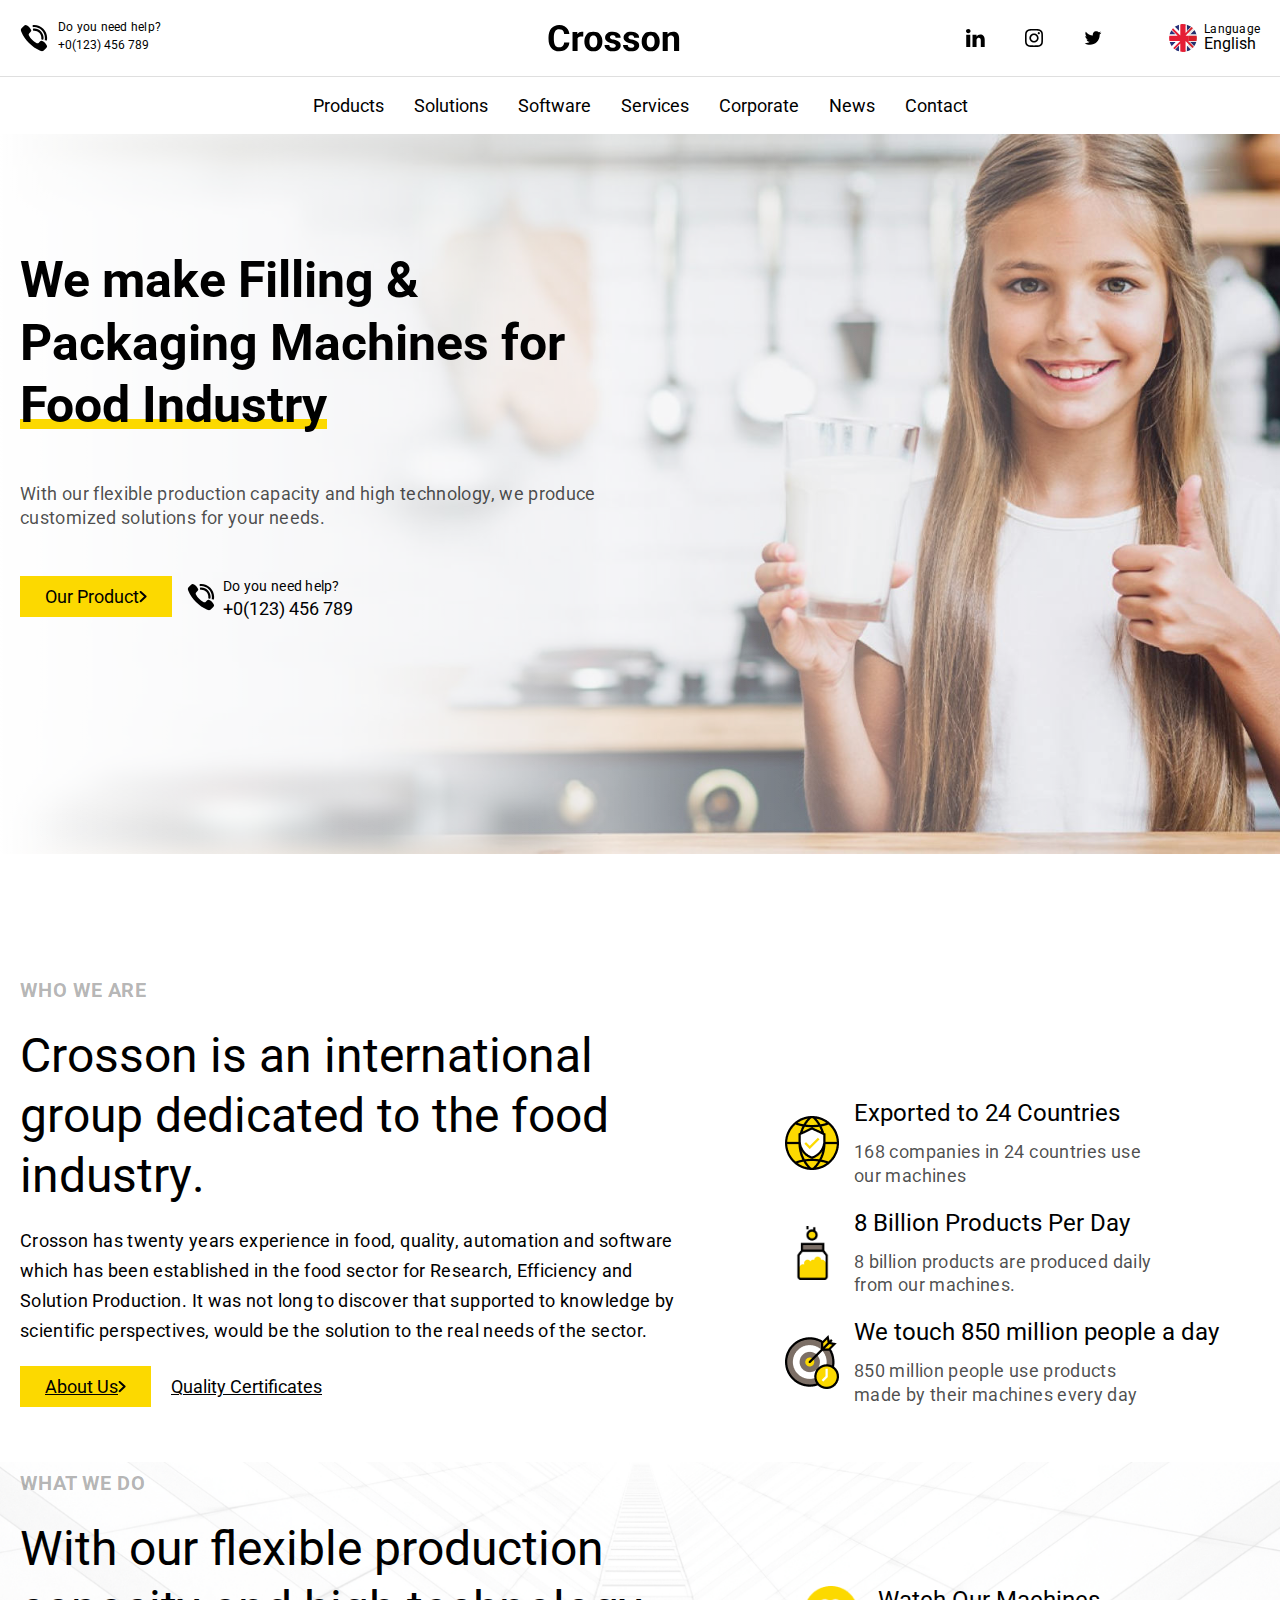
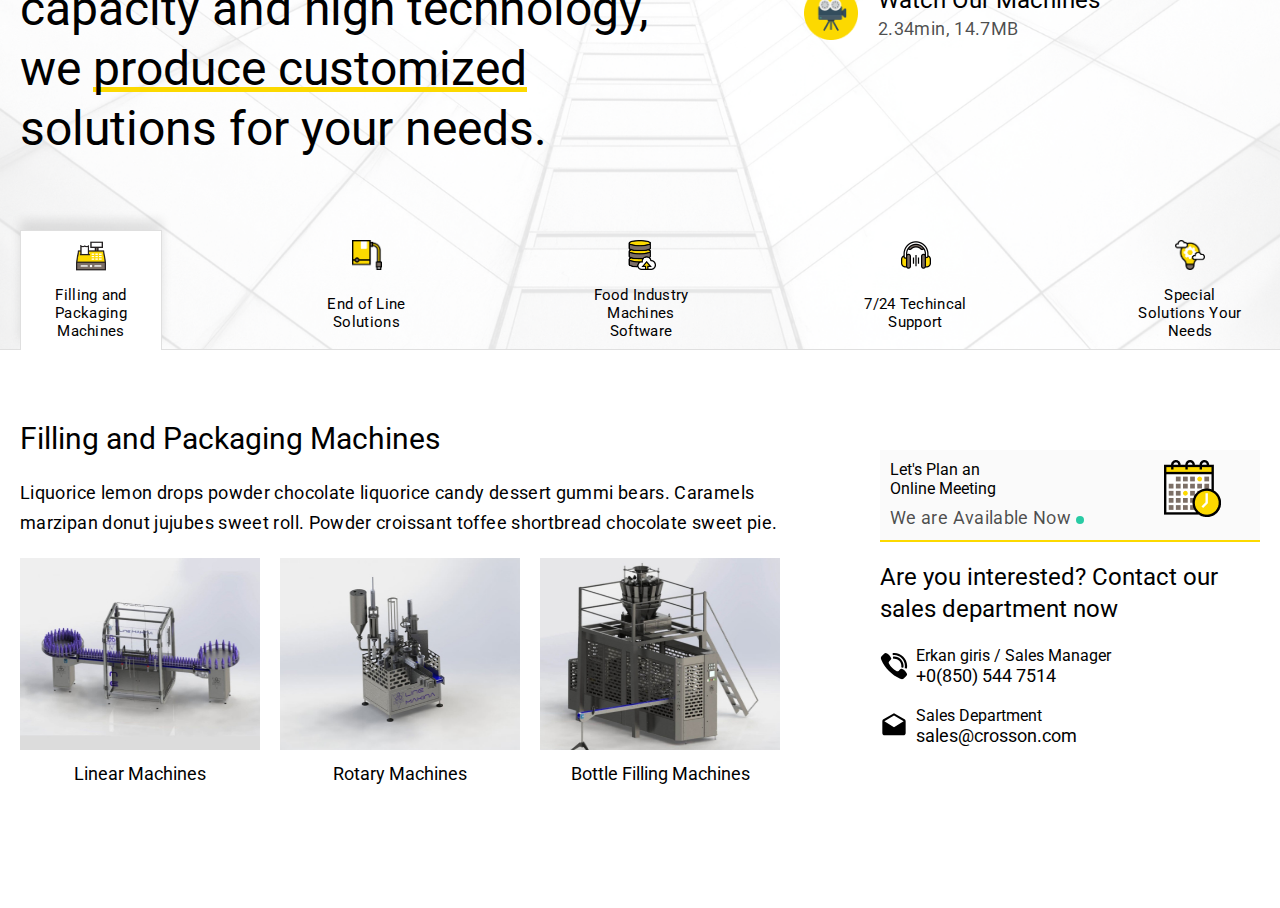
==== crosson/index.html @ d2ca2aac "tabnav section css" ====
<!DOCTYPE html>
<html lang="en">

<head>
  <meta charset="utf-8" />
  <meta name="viewport" content="width=device-width, initial-scale=1" />
  <meta name="desciption" content="Crosson bussiness website" />
  <meta name="keywords" content="Enter keywords here" />
  <title>Crosson</title>
  <link rel="preconnect" href="https://fonts.googleapis.com">
  <link rel="preconnect" href="https://fonts.gstatic.com" crossorigin>
  <link href="https://fonts.googleapis.com/css2?family=Roboto:wght@400;700&display=swap" rel="stylesheet">
  <link rel="stylesheet" href="css/style.css" type="text/css" />
</head>

<body>
  <!-- Header -->
  <header class="header">
    <div class="header__superior-bar">
      <div class="help">
        <div>
          <img src="assets/icons/phone.svg" width="28" height="28" alt="">
        </div>
        <div>
          <p>Do you need help?</p>
          <a href="tel:+55123456789">+0(123) 456 789</a>
        </div>
      </div>
      <div class="logo">
        <img src="assets/icons/Logo Dark.svg" width="132" height="27" alt="">
        <button class="mobile-menu" id="menu-btn" aria-label="Abrir Menu" aria-haspopup="true" aria-controls="menu" aria-expanded="false">
          <div class="line"></div>
        </button>
      </div>
      <ul class="social">
        <li>
          <a href="#">
            <img src="assets/icons/Linkedin.svg" alt="Linkedin" width="19" height="18">
          </a>
        </li>
        <li>
          <a href="#">
            <img src="assets/icons/Instagram.svg" alt="Instagram" width="18" height="18">
          </a>
        </li>
        <li>
          <a href="#">
            <img src="assets/icons/Twitter.svg" alt="Twitter" width="20" height="20">
          </a>
        </li>
      </ul>
      <div class="lang">
        <img src="assets/icons/flag.svg" alt="" width="30" height="30">
        <div>
          <p>Language</p>
          <span>English</span>
        </div>
      </div>
    </div>
  </header>
  <nav class="nav" id="nav">
    <ul role="menu">
      <li><a href="#">products</a></li>
      <li><a href="#">solutions</a></li>
      <li><a href="#">software</a></li>
      <li><a href="#">services</a></li>
      <li><a href="#">corporate</a></li>
      <li><a href="#">news</a></li>
      <li><a href="#">contact</a></li>
    </ul>
  </nav>
  <!-- Intro -->
  <section class="intro" aria-labelledby="intro-title">
    <div class="container">
      <div class="intro__text">
        <h1 id="intro-title">We make Filling & Packaging Machines for <span>Food Industry</span></h1>
        <p class="light-p">With our flexible production capacity and high technology, we produce customized solutions for your needs.</p>
        <div class="intro__cta">
          <div class="btn">
            <a href="#">our product</a>
            <svg width="8" height="12" viewBox="0 0 8 12" fill="none" xmlns="http://www.w3.org/2000/svg">
              <path d="M1.63708 0.999886L6.58013 5.58344L1.63708 10.167" stroke="black" stroke-width="2" stroke-miterlimit="10" stroke-linecap="round" stroke-linejoin="round" />
            </svg>
          </div>
          <div class="help">
            <div>
              <img src="assets/icons/phone.svg" width="28" height="28" alt="">
            </div>
            <div>
              <p>Do you need help?</p>
              <a href="tel:+55123456789">+0(123) 456 789</a>
            </div>
          </div>
        </div>
      </div>
    </div>
  </section>
  <!-- Main -->
  <main class="main">
    <div class="container">
      <div class="main__are">
        <div class="info">
          <p class="light-s">who we are</p>
          <h2>Crosson is an international group dedicated to the <span class="highlight"> food industry</span>.</h2>
          <p>Crosson has twenty years experience in food, quality, automation and software which has been established in the food sector for Research, Efficiency and Solution Production. It was not long to discover that supported to knowledge by scientific perspectives, would be the solution to the real needs of the sector. </p>
          <div>
            <div class="btn">
              <a href="#">about us</a>
              <svg width="8" height="12" viewBox="0 0 8 12" fill="none" xmlns="http://www.w3.org/2000/svg">
                <path d="M1.63708 0.999886L6.58013 5.58344L1.63708 10.167" stroke="black" stroke-width="2" stroke-miterlimit="10" stroke-linecap="round" stroke-linejoin="round" />
              </svg>
            </div>
            <a href="#">Quality Certificates</a>
          </div>
        </div>
        <div class="features">
          <div class="item">
            <img src="assets/icons/Internet Protection.png" width="54" height="54" alt="">
            <div>
              <h4>Exported to 24 Countries</h4>
              <p class="light-p">168 companies in 24 countries use our machines</p>
            </div>
          </div>
          <div class="item">
            <img src="assets/icons/ico.png" width="54" height="54" alt="">
            <div>
              <h4>8 Billion Products Per Day</h4>
              <p class="light-p">8 billion products are produced daily from our machines.</p>
            </div>
          </div>
          <div class="item">
            <img src="assets/icons/ico(2).png" width="54" height="54" alt="">
            <div>
              <h4>We touch 850 million people a day</h4>
              <p class="light-p">850 million people use products made by their machines every day</p>
            </div>
          </div>
        </div>
      </div>
      <div class="main__do">
        <div class="text">
          <p class="light-s">what we do</p>
          <h2>With our flexible production capacity and high technology, we <span class="highlight">produce customized</span> solutions for your needs.</h2>
        </div>
        <div class="feature">
          <img src="assets/icons/ico-6.png" width="54" height="54" alt="">
          <div>
            <h4>Watch Our Machines</h4>
            <p class="light-p">2.34min, 14.7MB</p>
          </div>
        </div>
      </div>


      <div class="tab-nav__seletors">
        <div class="seletor active">
          <img src="./assets/icons/ico-4.png" width="57" height="57" alt="">
          <p>Filling and Packaging Machines</p>
        </div>
        <div class="seletor">
          <img src="./assets/icons/ico-3.png" width="57" height="57" alt="">
          <p>End of Line Solutions</p>
        </div>
        <div class="seletor ">
          <img src="./assets/icons/ico-2.png" width="57" height="57" alt="">
          <p>Food Industry Machines Software</p>
        </div>
        <div class="seletor">
          <img src="./assets/icons/ico-1.png" width="57" height="57" alt="">
          <p>7/24 Techincal Support</p>
        </div>
        <div class="seletor ">
          <img src="./assets/icons/ico(1).png" width="57" height="57" alt="">
          <p>Special Solutions Your Needs</p>
        </div>
      </div>
    </div>
  </main>
  <!-- Tab Section -->
  <section class="tab-nav">
    <div class="container">
      
      <div class="tab-nav__content">
        <div class="seletor-content active">
          <h3>Filling and Packaging Machines</h3>
          <p>Liquorice lemon drops powder chocolate liquorice candy dessert gummi bears. Caramels marzipan donut jujubes sweet roll. Powder croissant toffee shortbread chocolate sweet pie.</p>
          <div class="images">
            <div class="img">
              <img src="./assets/images/Image (1).jpg" width="290" height="192" alt="">
              <h5>Linear Machines</h5>
            </div>
            <div class="img">
              <img src="./assets/images/Image (2).jpg" width="290" height="192" alt="">
              <h5>Rotary Machines</h5>
            </div>
            <div class="img">
              <img src="./assets/images/Image.jpg" width="290" height="192" alt="">
              <h5>Bottle Filling Machines</h5>
            </div>
          </div>
        </div>
        <div class="seletor-content">
          <h3>End  of Line Solutions</h3>
          <p>Liquorice lemon drops powder chocolate liquorice candy dessert gummi bears. Caramels marzipan donut jujubes sweet roll. Powder croissant toffee shortbread chocolate sweet pie.</p>
          <div class="images">
            <div class="img">
              <img src="./assets/images/Image.jpg" width="290" height="192" alt="">
              <h5>Linear Machines</h5>
            </div>
            <div class="img">
              <img src="./assets/images/Image (1).jpg" width="290" height="192" alt="">
              <h5>Rotary Machines</h5>
            </div>
            <div class="img">
              <img src="./assets/images/Image (2).jpg" width="290" height="192" alt="">
              <h5>Bottle Filling Machines</h5>
            </div>
          </div>
        </div>
        <div class="seletor-content">
          <h3>Food Industry Machines Software</h3>
          <p>Liquorice lemon drops powder chocolate liquorice candy dessert gummi bears. Caramels marzipan donut jujubes sweet roll. Powder croissant toffee shortbread chocolate sweet pie.</p>
          <div class="images">
            <div class="img">
              <img src="./assets/images/Image (2).jpg" width="290" height="192" alt="">
              <h5>Linear Machines</h5>
            </div>
            <div class="img">
              <img src="./assets/images/Image (1).jpg" width="290" height="192" alt="">
              <h5>Rotary Machines</h5>
            </div>
            <div class="img">
              <img src="./assets/images/Image.jpg" width="290" height="192" alt="">
              <h5>Bottle Filling Machines</h5>
            </div>
          </div>
        </div>
        <div class="seletor-content">
          <h3>7/24 Techincal Support</h3>
          <p>Liquorice lemon drops powder chocolate liquorice candy dessert gummi bears. Caramels marzipan donut jujubes sweet roll. Powder croissant toffee shortbread chocolate sweet pie.</p>
          <div class="images">
            <div class="img">
              <img src="./assets/images/Image (1).jpg" width="290" height="192" alt="">
              <h5>Linear Machines</h5>
            </div>
            <div class="img">
              <img src="./assets/images/Image (2).jpg" width="290" height="192" alt="">
              <h5>Rotary Machines</h5>
            </div>
            <div class="img">
              <img src="./assets/images/Image.jpg" width="290" height="192" alt="">
              <h5>Bottle Filling Machines</h5>
            </div>
          </div>
        </div>
        <div class="seletor-content">
          <h3>Special Solutions Your Needs</h3>
          <p>Liquorice lemon drops powder chocolate liquorice candy dessert gummi bears. Caramels marzipan donut jujubes sweet roll. Powder croissant toffee shortbread chocolate sweet pie.</p>
          <div class="images">
            <div class="img">
              <img src="./assets/images/Image (2).jpg" width="290" height="192" alt="">
              <h5>Linear Machines</h5>
            </div>
            <div class="img">
              <img src="./assets/images/Image (1).jpg" width="290" height="192" alt="">
              <h5>Rotary Machines</h5>
            </div>
            <div class="img">
              <img src="./assets/images/Image.jpg" width="290" height="192" alt="">
              <h5>Bottle Filling Machines</h5>
            </div>
          </div>
        </div>
        <div class="contact">
          <div class="meeting">
            <div>
              <span>Let's Plan an <br> Online Meeting</span>
              <p class="light-p">We are Available Now <span class="indicator"></span></p>
            </div>
            <img src="./assets/icons/ico(3).png" width="57" height="57" alt="">
          </div>
          <h4>Are you interested? Contact our sales department now</h4>
          <div class="phone">
            <img src="./assets/icons/phone.svg" alt="">
            <div>
              <span>Erkan giris / Sales Manager</span>
              <a href="tel:8505447544">+0(850) 544 7514</a>
            </div>
          </div>
          <div class="mail">
            <img src="./assets/icons/mail.svg" alt="">
            <div>
              <span>Sales Department</span>
              <a href="mailto:8505447544">sales@crosson.com</a>
            </div>
          </div>
        </div>
      </div>
    </div>
  </section>
  <!-- Footer -->
  <footer>
  </footer>
  <script type="module" src="js/main.js"></script>
</body>

</html>
---- crosson/css/style.css ----
* {
  box-sizing: border-box;
}

body {
  font-family: "Roboto", sans-serif;
  margin: 0;
}

h1,
h2,
h3,
h4,
h5,
p,
ul,
li {
  padding: 0;
  margin: 0;
  list-style: none;
}

a {
  text-decoration: none;
  color: #000000;
  font-size: 1.125rem;
  font-weight: 400;
  line-height: 1.3125rem;
}

img {
  max-width: 100%;
  display: block;
}

.container {
  max-width: 1400px;
  margin: 0 auto;
  padding: 0 20px;
  padding-bottom: 60px;
}
@media screen and (min-width: 1024px) {
  .container {
    padding-bottom: 120px;
  }
}

.btn {
  background-color: #FCD900;
  display: flex;
  justify-content: space-between;
  align-items: center;
  text-transform: capitalize;
  padding: 10px 25px;
}

.help {
  display: flex;
  align-items: center;
  gap: 8px;
}
.help p {
  font-size: 0.875rem;
}

h1 {
  font-size: 3.75rem;
  font-weight: 400;
  line-height: 4.375rem;
}

h2 {
  font-size: 2rem;
  font-weight: 400;
  line-height: 1.25;
}
@media screen and (min-width: 1024px) {
  h2 {
    font-size: 3rem;
  }
}

h3 {
  font-size: 1.875rem;
  font-weight: 400;
  line-height: 1.27;
}

h4 {
  font-size: 1.25rem;
  font-weight: 400;
  line-height: 1.13;
}
@media screen and (min-width: 1024px) {
  h4 {
    font-size: 1.5rem;
    line-height: 1.33;
  }
}

h5 {
  font-size: 1.125rem;
  font-weight: 400;
  line-height: 1.56;
}

p {
  font-size: 1.125rem;
  font-weight: 400;
  line-height: 1.67;
  letter-spacing: 0.02em;
}

.light-p {
  font-size: 0.875rem;
  font-weight: 400;
  line-height: 1.33;
  letter-spacing: 0.02em;
  color: rgba(0, 0, 0, 0.7);
}
@media screen and (min-width: 1024px) {
  .light-p {
    font-size: 1.125rem;
  }
}

.light-s {
  font-size: 1.25rem;
  font-weight: 700;
  line-height: 1.6;
  color: rgba(0, 0, 0, 0.3);
  text-transform: uppercase;
}

.header {
  padding: 20px 20px 0;
}
@media screen and (min-width: 1024px) {
  .header {
    border-bottom: 1px solid #00000020;
    padding-bottom: 20px;
  }
}
@media screen and (min-width: 1024px) {
  .header__superior-bar {
    max-width: 1920px;
    margin: 0 auto;
    display: flex;
    align-items: center;
  }
}
.header__superior-bar .help,
.header__superior-bar .lang {
  display: none;
}
@media screen and (min-width: 1024px) {
  .header__superior-bar .help,
.header__superior-bar .lang {
    display: flex;
    align-items: center;
  }
  .header__superior-bar .help p,
.header__superior-bar .help a,
.header__superior-bar .lang p,
.header__superior-bar .lang a {
    font-size: 0.75rem;
  }
}
.header__superior-bar .help {
  gap: 10px;
}
.header__superior-bar .help p {
  line-height: 14px;
}
.header__superior-bar .lang div {
  flex-direction: column;
  margin-left: 6px;
}
.header__superior-bar .lang div p {
  line-height: 10px;
}
.header__superior-bar .logo {
  margin-bottom: 30px;
  display: flex;
  align-items: center;
  justify-content: space-between;
}
@media screen and (min-width: 1024px) {
  .header__superior-bar .logo {
    margin-bottom: 0;
    margin-left: auto;
    margin-right: auto;
    transform: translateX(60px);
  }
}
.header__superior-bar .logo .mobile-menu {
  border: none;
  background-color: transparent;
  height: 30px;
  padding: 5px;
  cursor: pointer;
  display: grid;
  place-items: center;
}
.header__superior-bar .logo .mobile-menu .line {
  display: inline-block;
  width: 30px;
  height: 2px;
  background-color: black;
  box-shadow: 0 10px 0 black, 0 -10px 0 black;
}
@media screen and (min-width: 1024px) {
  .header__superior-bar .logo .mobile-menu {
    display: none;
  }
}
.header__superior-bar .social {
  display: none;
}
@media screen and (min-width: 1024px) {
  .header__superior-bar .social {
    display: flex;
    position: initial;
    align-items: center;
    margin-right: 45px;
  }
}
.header__superior-bar .social li a {
  display: block;
  padding: 15px;
  margin: 10px 0;
}
@media screen and (min-width: 1024px) {
  .header__superior-bar .social li a {
    padding: 0 20px;
    margin: 0;
  }
}

.nav {
  position: absolute;
  background-color: #FFFFFF;
  width: 100vw;
  height: calc(100vh - 80px);
  transform: translateX(-100%);
  z-index: 10;
  transition: 0.3s;
}
.nav.active {
  transform: translateX(0%);
}
@media screen and (min-width: 1024px) {
  .nav {
    position: initial;
    height: auto;
    width: auto;
    transform: translateX(0%);
    z-index: 10;
  }
}
.nav ul {
  display: flex;
  flex-direction: column;
  text-transform: capitalize;
  padding: 0 20px;
}
@media screen and (min-width: 1024px) {
  .nav ul {
    flex-direction: row;
    justify-content: center;
    gap: 30px;
    padding: 18px;
  }
}
.nav ul li + li {
  border-top: 1px solid rgba(0, 0, 0, 0.1);
}
@media screen and (min-width: 1024px) {
  .nav ul li + li {
    border-top: none;
  }
}
.nav ul a {
  display: block;
  padding: 20px 0;
  font-size: 1.4rem;
}
@media screen and (min-width: 1024px) {
  .nav ul a {
    font-size: 1.125rem;
    padding: 0;
  }
}

.intro {
  background-image: url(../assets/images/bg3.jpg);
  background-size: cover;
  background-repeat: no-repeat;
  background-position: right 20% top;
  background-color: rgba(255, 255, 255, 0.6);
  background-blend-mode: overlay;
  min-height: 50vh;
  margin-bottom: 60px;
}
@media screen and (min-width: 768px) {
  .intro {
    background-color: unset;
    background-image: url(../assets/images/bg3.jpg), linear-gradient(to right, #fff, #ffffff00);
    margin-bottom: 120px;
  }
}
.intro .container {
  display: grid;
  align-items: center;
  min-height: 80vh;
}
@media screen and (min-width: 1024px) {
  .intro .container {
    grid-template-columns: 1fr 1fr;
    background-position: center right;
    align-items: center;
  }
}
.intro__text {
  grid-column: 1/2;
  max-width: 45ch;
  display: grid;
  justify-items: left;
  gap: 20px;
}
@media screen and (min-width: 1024px) {
  .intro__text {
    width: 100%;
    max-width: 100ch;
    gap: 45px;
  }
}
.intro__text h1 {
  font-size: 2.375rem;
  line-height: 1.25;
  font-weight: 700;
  z-index: 1;
}
@media screen and (min-width: 1024px) {
  .intro__text h1 {
    font-size: 3.125rem;
  }
}
.intro__text h1 span {
  position: relative;
  display: inline-block;
}
.intro__text h1 span::after {
  content: "";
  position: absolute;
  width: 100%;
  height: 10px;
  bottom: 8px;
  background-color: #FCD900;
  display: block;
  z-index: -1;
}
.intro__text p {
  max-width: 30ch;
}
@media screen and (min-width: 1024px) {
  .intro__text p {
    max-width: 75ch;
  }
}
@media screen and (min-width: 1024px) {
  .intro__cta {
    display: flex;
    align-items: center;
    gap: 15px;
  }
}
.intro__cta .btn {
  margin-bottom: 30px;
}
@media screen and (min-width: 1024px) {
  .intro__cta .btn {
    margin-bottom: 0px;
  }
}
.intro__cta .help {
  display: flex;
}

.main {
  background-image: url("../assets/images/Background (2).png");
  background-repeat: no-repeat;
  background-position: center bottom;
}
@media screen and (min-width: 1024px) {
  .main {
    background-size: 100% 50%;
  }
}
.main .container {
  display: grid;
  gap: 60px;
}
@media screen and (min-width: 1024px) {
  .main .container {
    padding-bottom: 10px;
  }
}
.main .container h2 .highlight {
  position: relative;
  z-index: 1;
}
.main .container h2 .highlight::after {
  display: inline-block;
  content: "";
  position: absolute;
  width: 100%;
  height: 5px;
  background-color: #FCD900;
  bottom: 5px;
  left: 0;
  z-index: -1;
}
.main__are {
  display: grid;
  gap: 30px;
}
@media screen and (min-width: 768px) {
  .main__are {
    grid-template-columns: 1.5fr 1fr;
  }
}
@media screen and (min-width: 1024px) {
  .main__are {
    grid-template-columns: 7fr 5fr;
    gap: 100px;
  }
}
.main__are .info {
  display: grid;
  justify-items: left;
  gap: 20px;
}
.main__are .info > div {
  display: flex;
  align-items: center;
  gap: 20px;
}
.main__are .info > div a {
  text-decoration: underline;
}
.main__are .features {
  display: grid;
  gap: 20px;
}
@media screen and (min-width: 768px) {
  .main__are .features {
    align-self: end;
  }
}
@media screen and (min-width: 1024px) {
  .main__are .features {
    padding-top: 50px;
  }
}
.main__are .features .item {
  display: flex;
  align-items: center;
  gap: 15px;
}
.main__are .features .item h4 {
  margin-bottom: 10px;
}
.main__are .features .item p {
  max-width: 30ch;
}
.main__do {
  display: grid;
  gap: 30px;
}
@media screen and (min-width: 768px) {
  .main__do {
    grid-template-columns: 2fr 1fr;
  }
}
@media screen and (min-width: 1024px) {
  .main__do {
    grid-template-columns: 3fr 2fr;
    gap: 100px;
  }
}
.main__do .text {
  display: grid;
  gap: 20px;
}
.main__do .feature {
  display: flex;
  gap: 20px;
  align-items: center;
}

.tab-nav {
  border-top: 1px solid #dfdfdf;
}
.tab-nav .container {
  display: grid;
  gap: 30px;
  padding-top: 20px;
}
.tab-nav__seletors {
  display: flex;
  justify-content: space-between;
  transform: translateY(62px);
}
@media screen and (min-width: 1024px) {
  .tab-nav__seletors {
    transform: translateY(11px);
  }
}
.tab-nav__seletors .seletor {
  padding: 15px;
  display: grid;
  justify-items: center;
  gap: 15px;
}
@media screen and (min-width: 768px) {
  .tab-nav__seletors .seletor {
    padding: 10px;
  }
}
@media screen and (min-width: 1024px) {
  .tab-nav__seletors .seletor {
    cursor: pointer;
  }
}
.tab-nav__seletors .seletor.active {
  background-color: #FFFFFF;
  box-shadow: 0px -10px 10px rgba(0, 0, 0, 0.1);
  border-top: 1px solid #dfdfdf;
  border-left: 1px solid #dfdfdf;
  border-right: 1px solid #dfdfdf;
}
.tab-nav__seletors .seletor img {
  width: 30px;
  height: 30px;
}
.tab-nav__seletors .seletor p {
  display: none;
}
@media screen and (min-width: 768px) {
  .tab-nav__seletors .seletor p {
    display: block;
    font-size: 0.9375rem;
    line-height: 1.2;
    text-align: center;
    max-width: 15ch;
  }
}
.tab-nav__content {
  display: grid;
  gap: 30px;
}
@media screen and (min-width: 1024px) {
  .tab-nav__content {
    grid-template-columns: 2fr 1fr;
    gap: 50px;
  }
}
@media screen and (min-width: 1200px) {
  .tab-nav__content {
    gap: 100px;
  }
}
.tab-nav__content .seletor-content {
  display: none;
}
.tab-nav__content .seletor-content.active {
  display: block;
}
@media screen and (min-width: 1024px) {
  .tab-nav__content .seletor-content h3 {
    padding-top: 50px;
  }
}
.tab-nav__content .seletor-content p {
  padding: 20px 0;
}
.tab-nav__content .seletor-content .images {
  display: grid;
  justify-content: center;
  gap: 20px;
}
@media screen and (min-width: 768px) {
  .tab-nav__content .seletor-content .images {
    grid-template-columns: repeat(3, 1fr);
  }
}
.tab-nav__content .seletor-content .images h5 {
  text-align: center;
  padding-top: 10px;
}
.tab-nav__content .contact {
  display: grid;
  gap: 20px;
}
@media screen and (min-width: 768px) {
  .tab-nav__content .contact {
    grid-template-columns: 1fr 1fr;
  }
}
@media screen and (min-width: 1024px) {
  .tab-nav__content .contact {
    display: flex;
    flex-direction: column;
    padding-top: 80px;
  }
}
.tab-nav__content .contact span {
  display: block;
}
.tab-nav__content .contact .meeting {
  display: flex;
  gap: 80px;
  background-color: #fafafa;
  padding: 10px;
  border-bottom: 2px solid #FCD900;
}
@media screen and (min-width: 768px) {
  .tab-nav__content .contact .meeting {
    grid-column: 2/3;
  }
}
.tab-nav__content .contact .meeting .indicator {
  display: inline-block;
  width: 8px;
  height: 8px;
  background-color: #28cba4;
  border-radius: 50%;
}
.tab-nav__content .contact .meeting span {
  display: block;
  padding-bottom: 8px;
}
@media screen and (min-width: 768px) {
  .tab-nav__content .contact h4 {
    grid-row: 1;
  }
}
.tab-nav__content .contact .phone,
.tab-nav__content .contact .mail {
  display: flex;
  align-items: center;
  gap: 8px;
}

/*# sourceMappingURL=style.css.map */
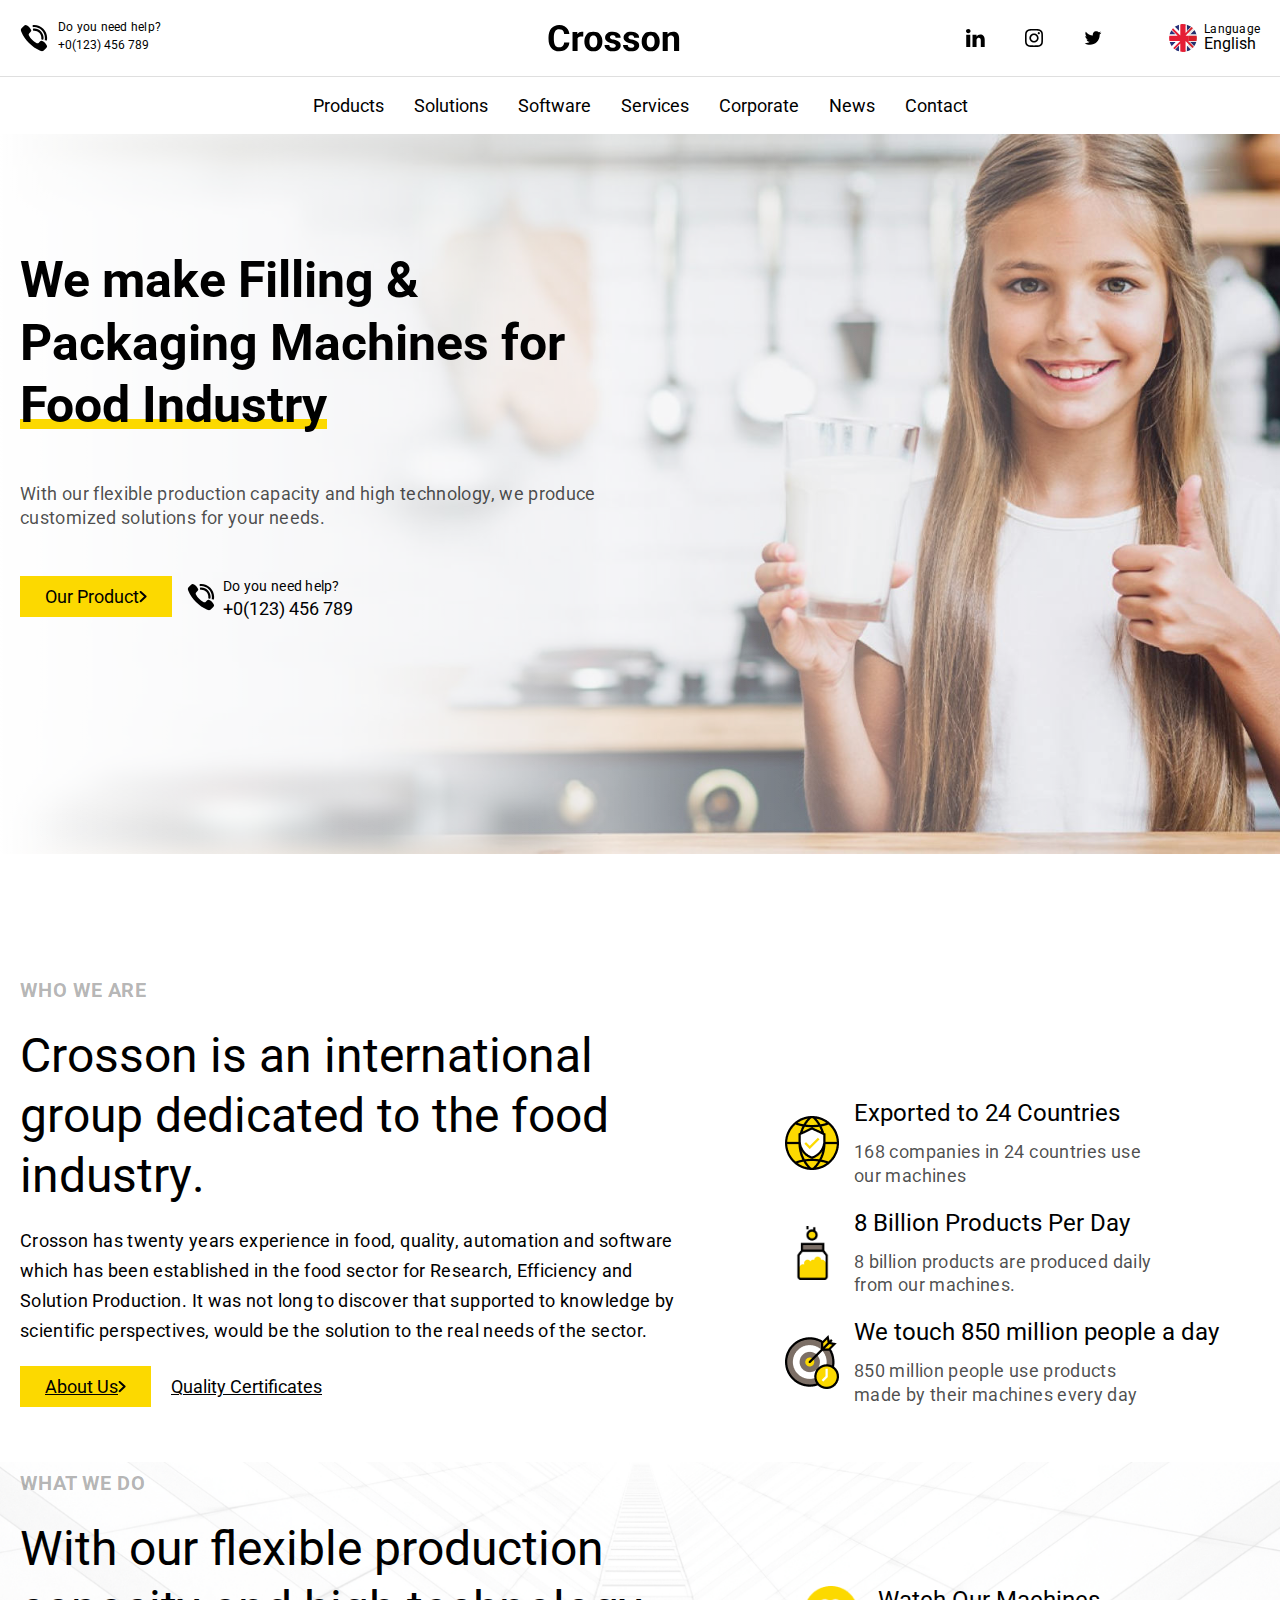
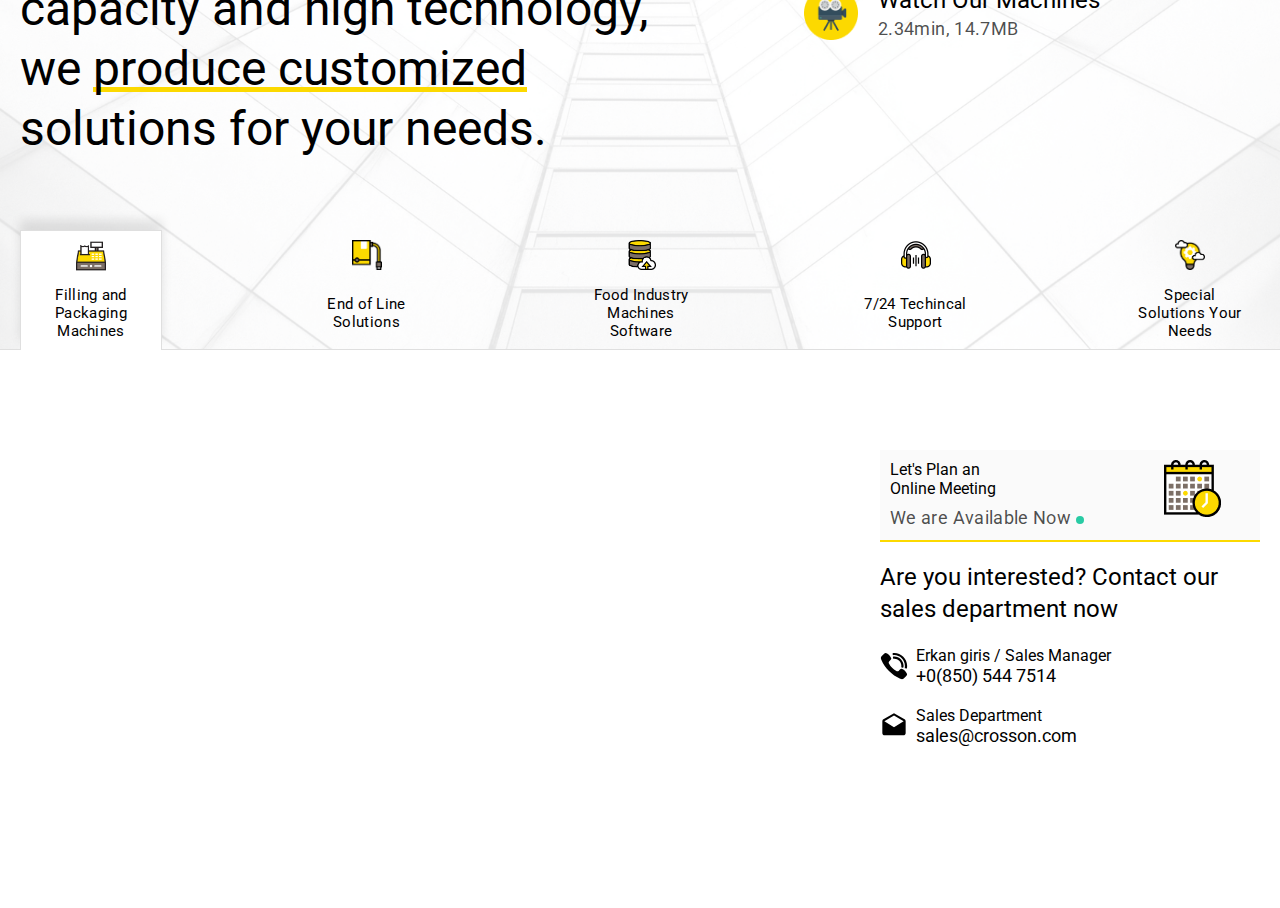
==== commit 7a94492f: "tab nav js" ====
--- a/crosson/index.html
+++ b/crosson/index.html
@@ -153,23 +153,23 @@
 
 
       <div class="tab-nav__seletors">
-        <div class="seletor active">
+        <div class="seletor" data-seletor>
           <img src="./assets/icons/ico-4.png" width="57" height="57" alt="">
           <p>Filling and Packaging Machines</p>
         </div>
-        <div class="seletor">
+        <div class="seletor" data-seletor>
           <img src="./assets/icons/ico-3.png" width="57" height="57" alt="">
           <p>End of Line Solutions</p>
         </div>
-        <div class="seletor ">
+        <div class="seletor " data-seletor>
           <img src="./assets/icons/ico-2.png" width="57" height="57" alt="">
           <p>Food Industry Machines Software</p>
         </div>
-        <div class="seletor">
+        <div class="seletor" data-seletor>
           <img src="./assets/icons/ico-1.png" width="57" height="57" alt="">
           <p>7/24 Techincal Support</p>
         </div>
-        <div class="seletor ">
+        <div class="seletor " data-seletor>
           <img src="./assets/icons/ico(1).png" width="57" height="57" alt="">
           <p>Special Solutions Your Needs</p>
         </div>
@@ -181,7 +181,7 @@
     <div class="container">
       
       <div class="tab-nav__content">
-        <div class="seletor-content active">
+        <div class="seletor-content" data-item="">
           <h3>Filling and Packaging Machines</h3>
           <p>Liquorice lemon drops powder chocolate liquorice candy dessert gummi bears. Caramels marzipan donut jujubes sweet roll. Powder croissant toffee shortbread chocolate sweet pie.</p>
           <div class="images">
@@ -199,7 +199,7 @@
             </div>
           </div>
         </div>
-        <div class="seletor-content">
+        <div class="seletor-content" data-item="">
           <h3>End  of Line Solutions</h3>
           <p>Liquorice lemon drops powder chocolate liquorice candy dessert gummi bears. Caramels marzipan donut jujubes sweet roll. Powder croissant toffee shortbread chocolate sweet pie.</p>
           <div class="images">
@@ -217,7 +217,7 @@
             </div>
           </div>
         </div>
-        <div class="seletor-content">
+        <div class="seletor-content" data-item="">
           <h3>Food Industry Machines Software</h3>
           <p>Liquorice lemon drops powder chocolate liquorice candy dessert gummi bears. Caramels marzipan donut jujubes sweet roll. Powder croissant toffee shortbread chocolate sweet pie.</p>
           <div class="images">
@@ -235,7 +235,7 @@
             </div>
           </div>
         </div>
-        <div class="seletor-content">
+        <div class="seletor-content" data-item="">
           <h3>7/24 Techincal Support</h3>
           <p>Liquorice lemon drops powder chocolate liquorice candy dessert gummi bears. Caramels marzipan donut jujubes sweet roll. Powder croissant toffee shortbread chocolate sweet pie.</p>
           <div class="images">
@@ -253,7 +253,7 @@
             </div>
           </div>
         </div>
-        <div class="seletor-content">
+        <div class="seletor-content" data-item="">
           <h3>Special Solutions Your Needs</h3>
           <p>Liquorice lemon drops powder chocolate liquorice candy dessert gummi bears. Caramels marzipan donut jujubes sweet roll. Powder croissant toffee shortbread chocolate sweet pie.</p>
           <div class="images">
--- a/crosson/css/style.css
+++ b/crosson/css/style.css
@@ -573,9 +573,18 @@
 }
 .tab-nav__content .seletor-content {
   display: none;
+  opacity: 0;
+  transform: translate3d(-30px, 0, 0);
 }
 .tab-nav__content .seletor-content.active {
   display: block;
+  animation: show 0.5s forwards;
+}
+@keyframes show {
+  to {
+    opacity: 1;
+    transform: translate3d(0px, 0, 0);
+  }
 }
 @media screen and (min-width: 1024px) {
   .tab-nav__content .seletor-content h3 {
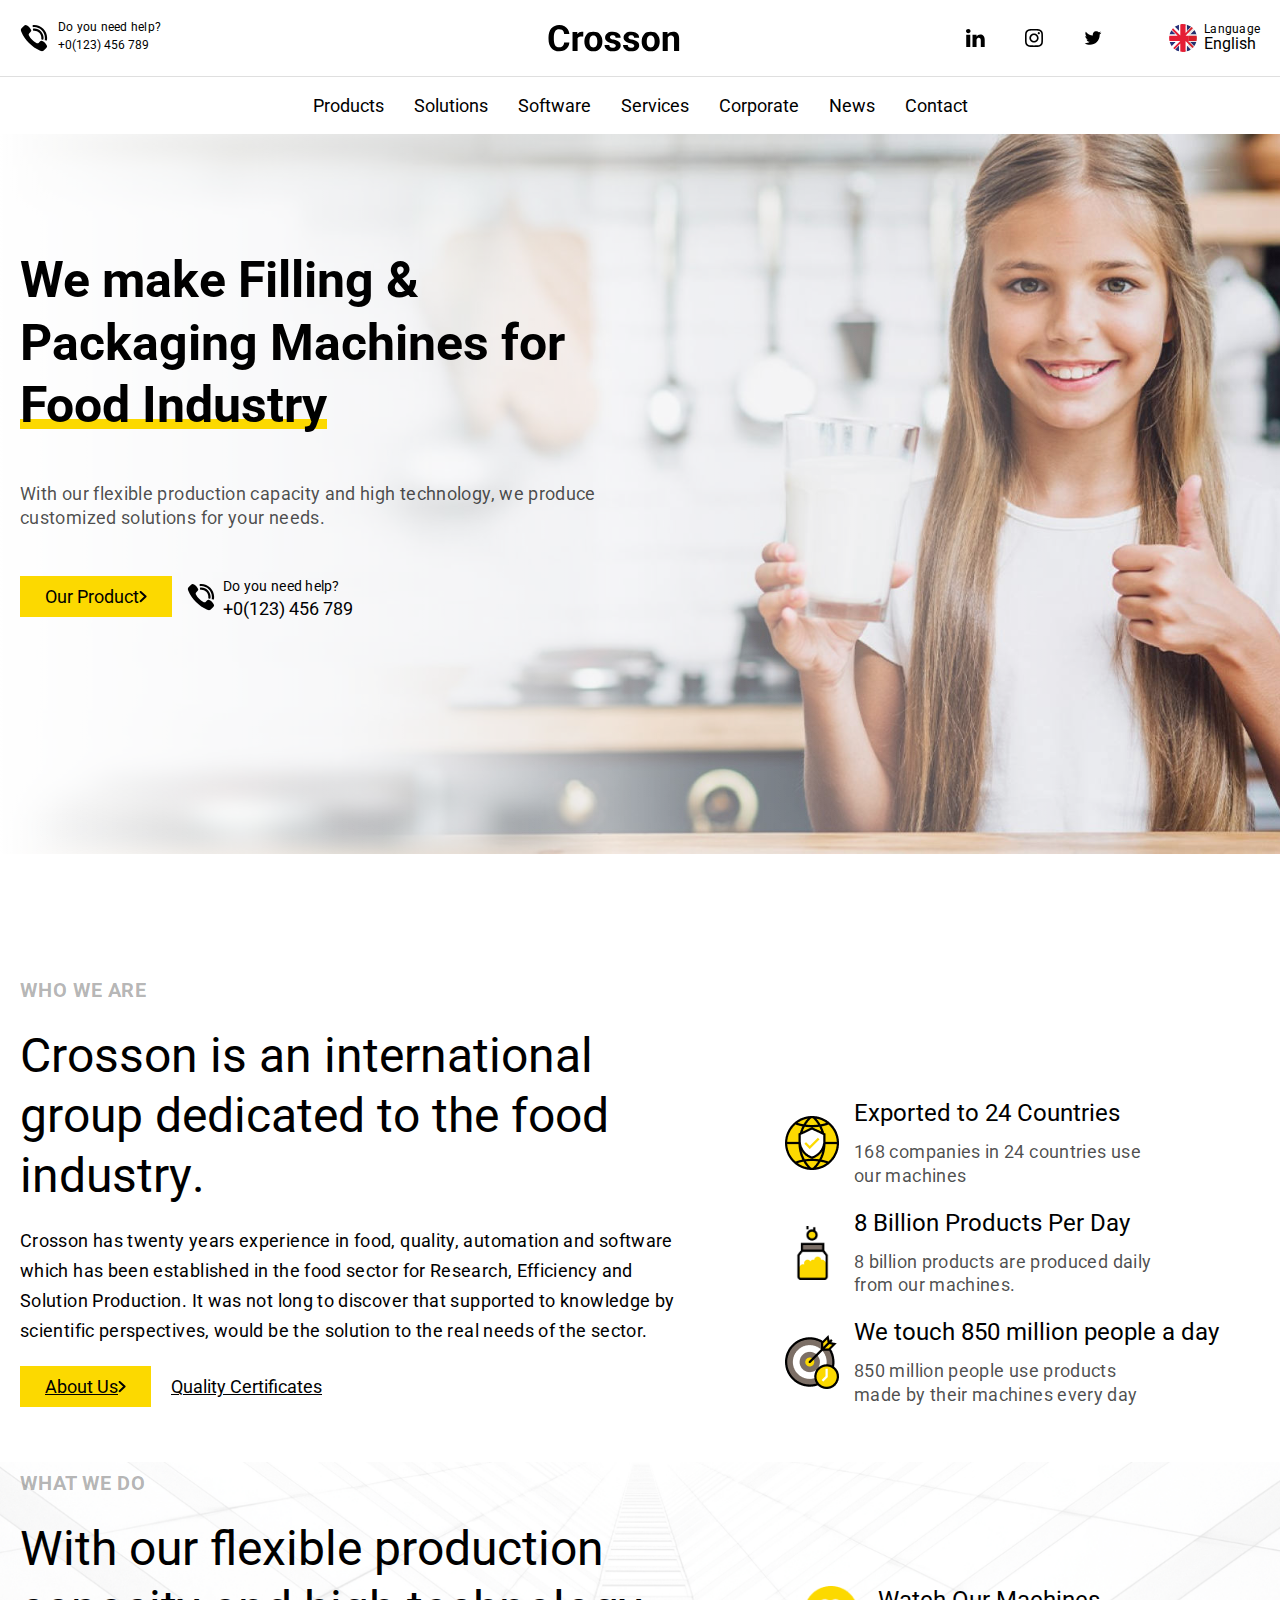
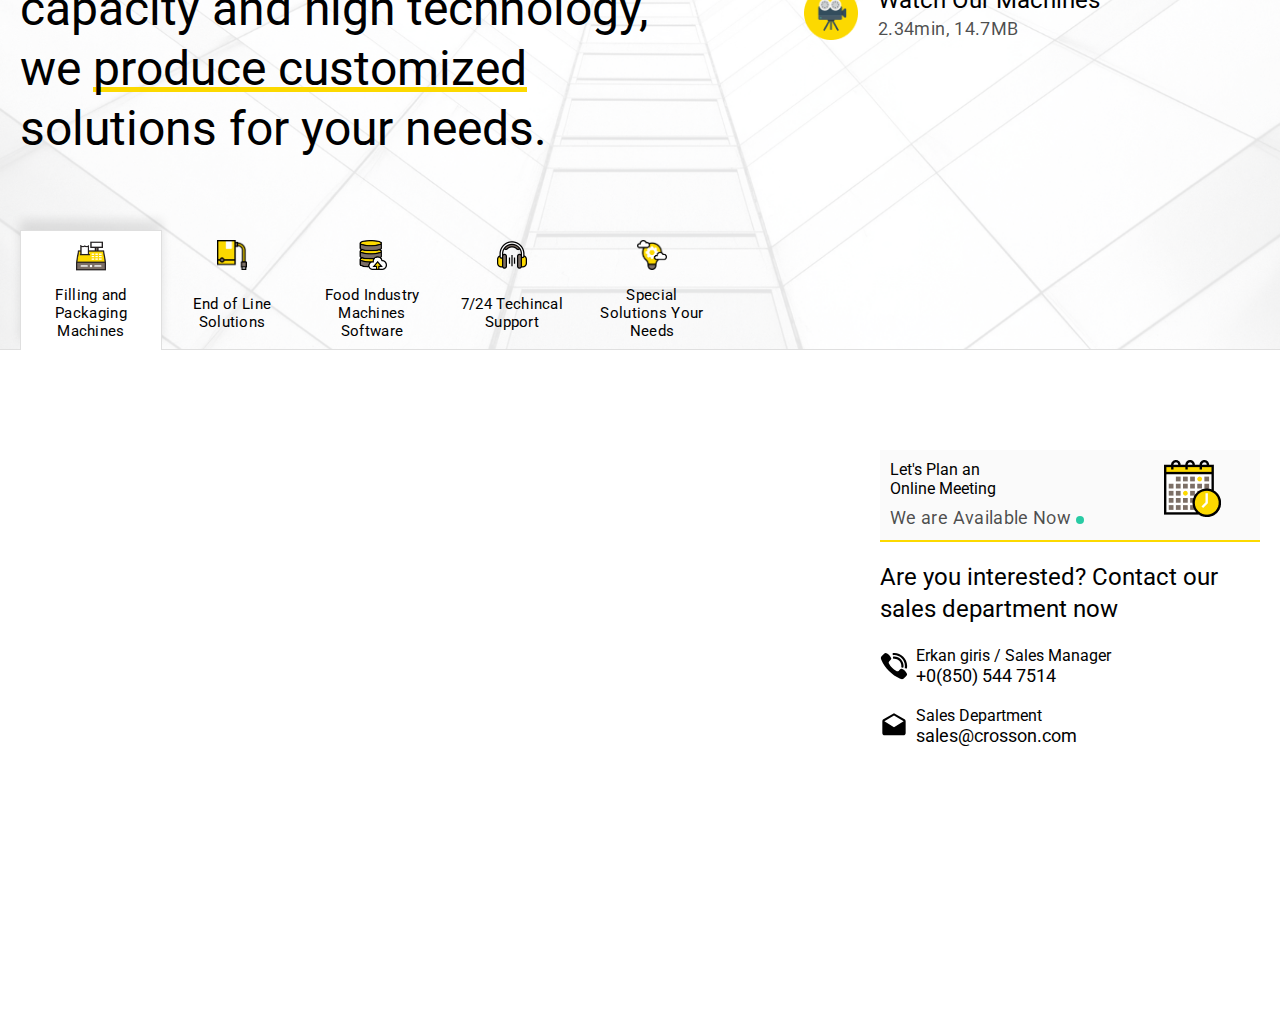
==== commit 6265999b: "create highlight class" ====
--- a/crosson/index.html
+++ b/crosson/index.html
@@ -177,7 +177,7 @@
     </div>
   </main>
   <!-- Tab Section -->
-  <section class="tab-nav">
+  <section class="tab-nav" aria-label="What We Do">
     <div class="container">
       
       <div class="tab-nav__content">
@@ -296,6 +296,12 @@
           </div>
         </div>
       </div>
+    </div>
+  </section>
+  <!-- Jorney Section -->
+  <section class="jorney">
+    <div class="container">
+      
     </div>
   </section>
   <!-- Footer -->
--- a/crosson/css/style.css
+++ b/crosson/css/style.css
@@ -63,6 +63,23 @@
   font-size: 0.875rem;
 }
 
+.highlight {
+  position: relative;
+  z-index: 1;
+}
+@media screen and (min-width: 1024px) {
+  .highlight::after {
+    content: "";
+    position: absolute;
+    width: 100%;
+    height: 5px;
+    background-color: #fcd900;
+    bottom: 5px;
+    left: 0;
+    z-index: -1;
+  }
+}
+
 h1 {
   font-size: 3.75rem;
   font-weight: 400;
@@ -406,21 +423,6 @@
     padding-bottom: 10px;
   }
 }
-.main .container h2 .highlight {
-  position: relative;
-  z-index: 1;
-}
-.main .container h2 .highlight::after {
-  display: inline-block;
-  content: "";
-  position: absolute;
-  width: 100%;
-  height: 5px;
-  background-color: #FCD900;
-  bottom: 5px;
-  left: 0;
-  z-index: -1;
-}
 .main__are {
   display: grid;
   gap: 30px;
@@ -514,6 +516,7 @@
 }
 @media screen and (min-width: 1024px) {
   .tab-nav__seletors {
+    justify-content: start;
     transform: translateY(11px);
   }
 }
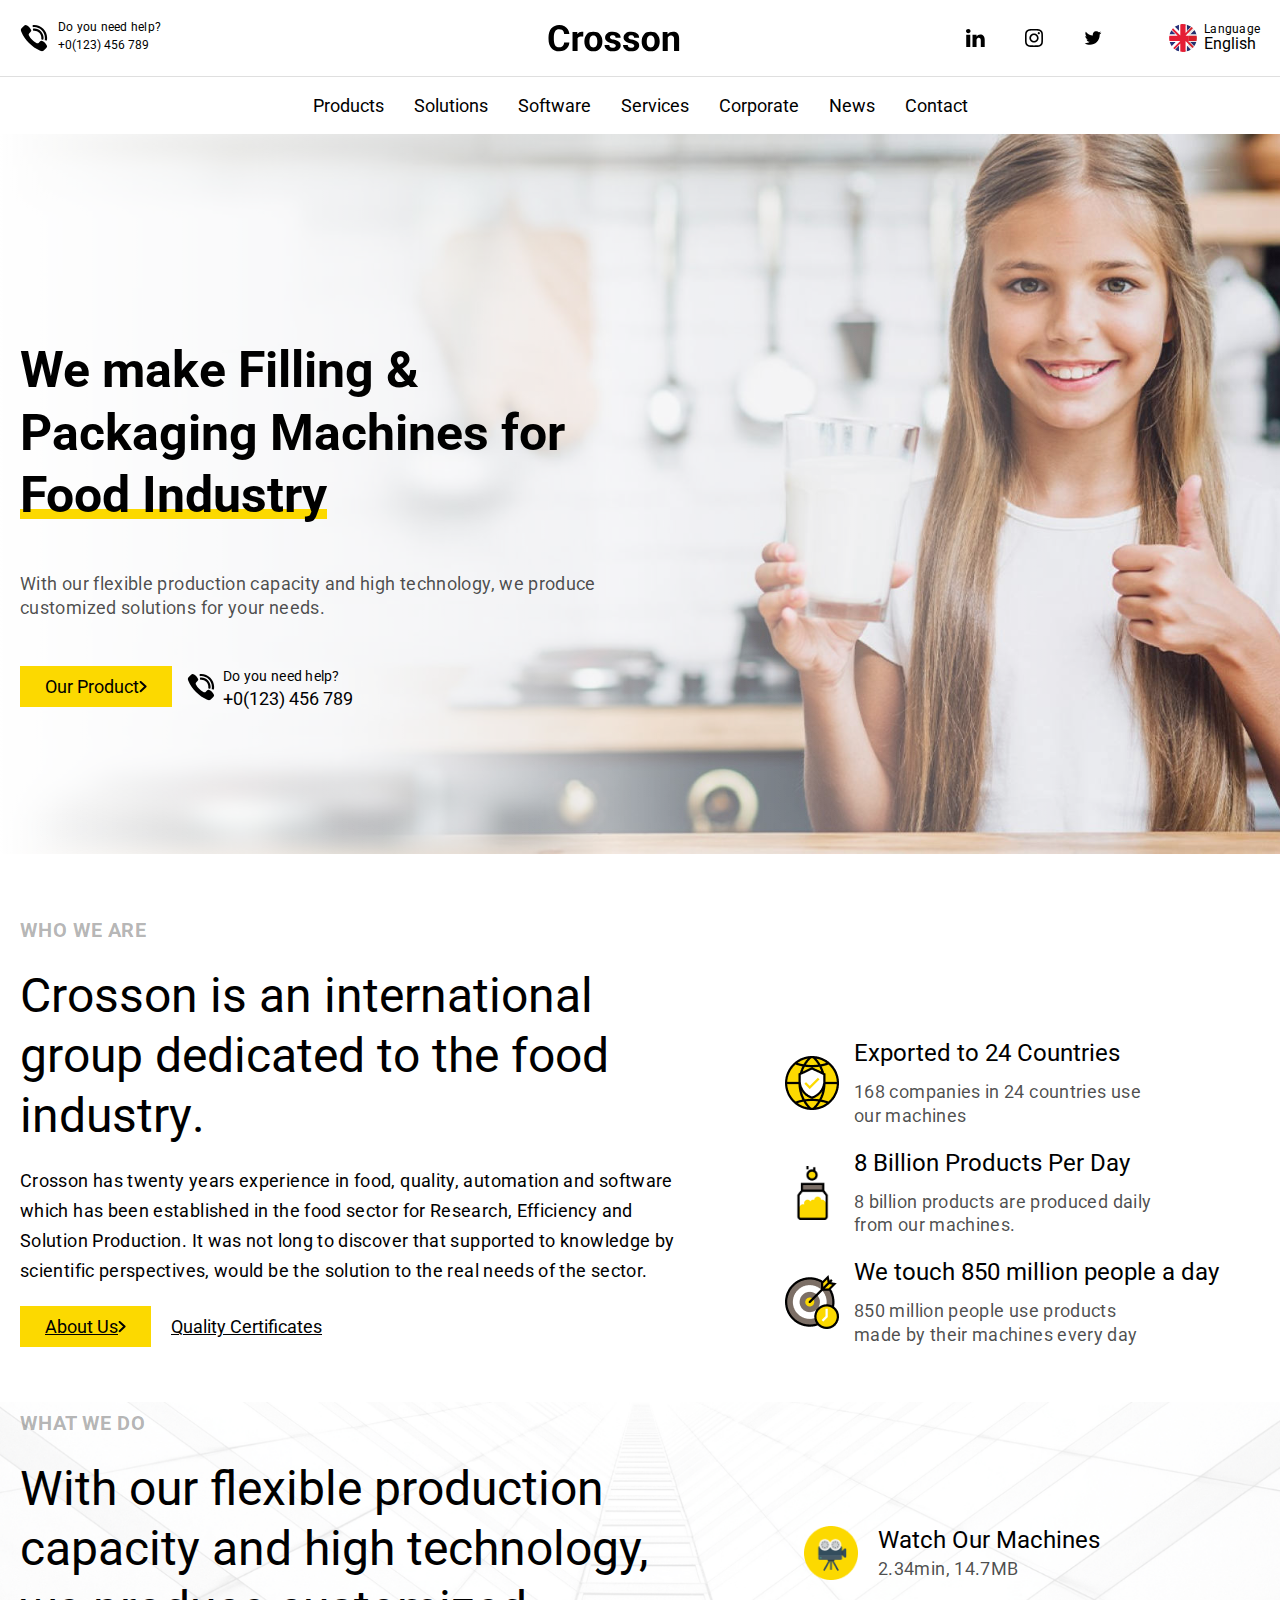
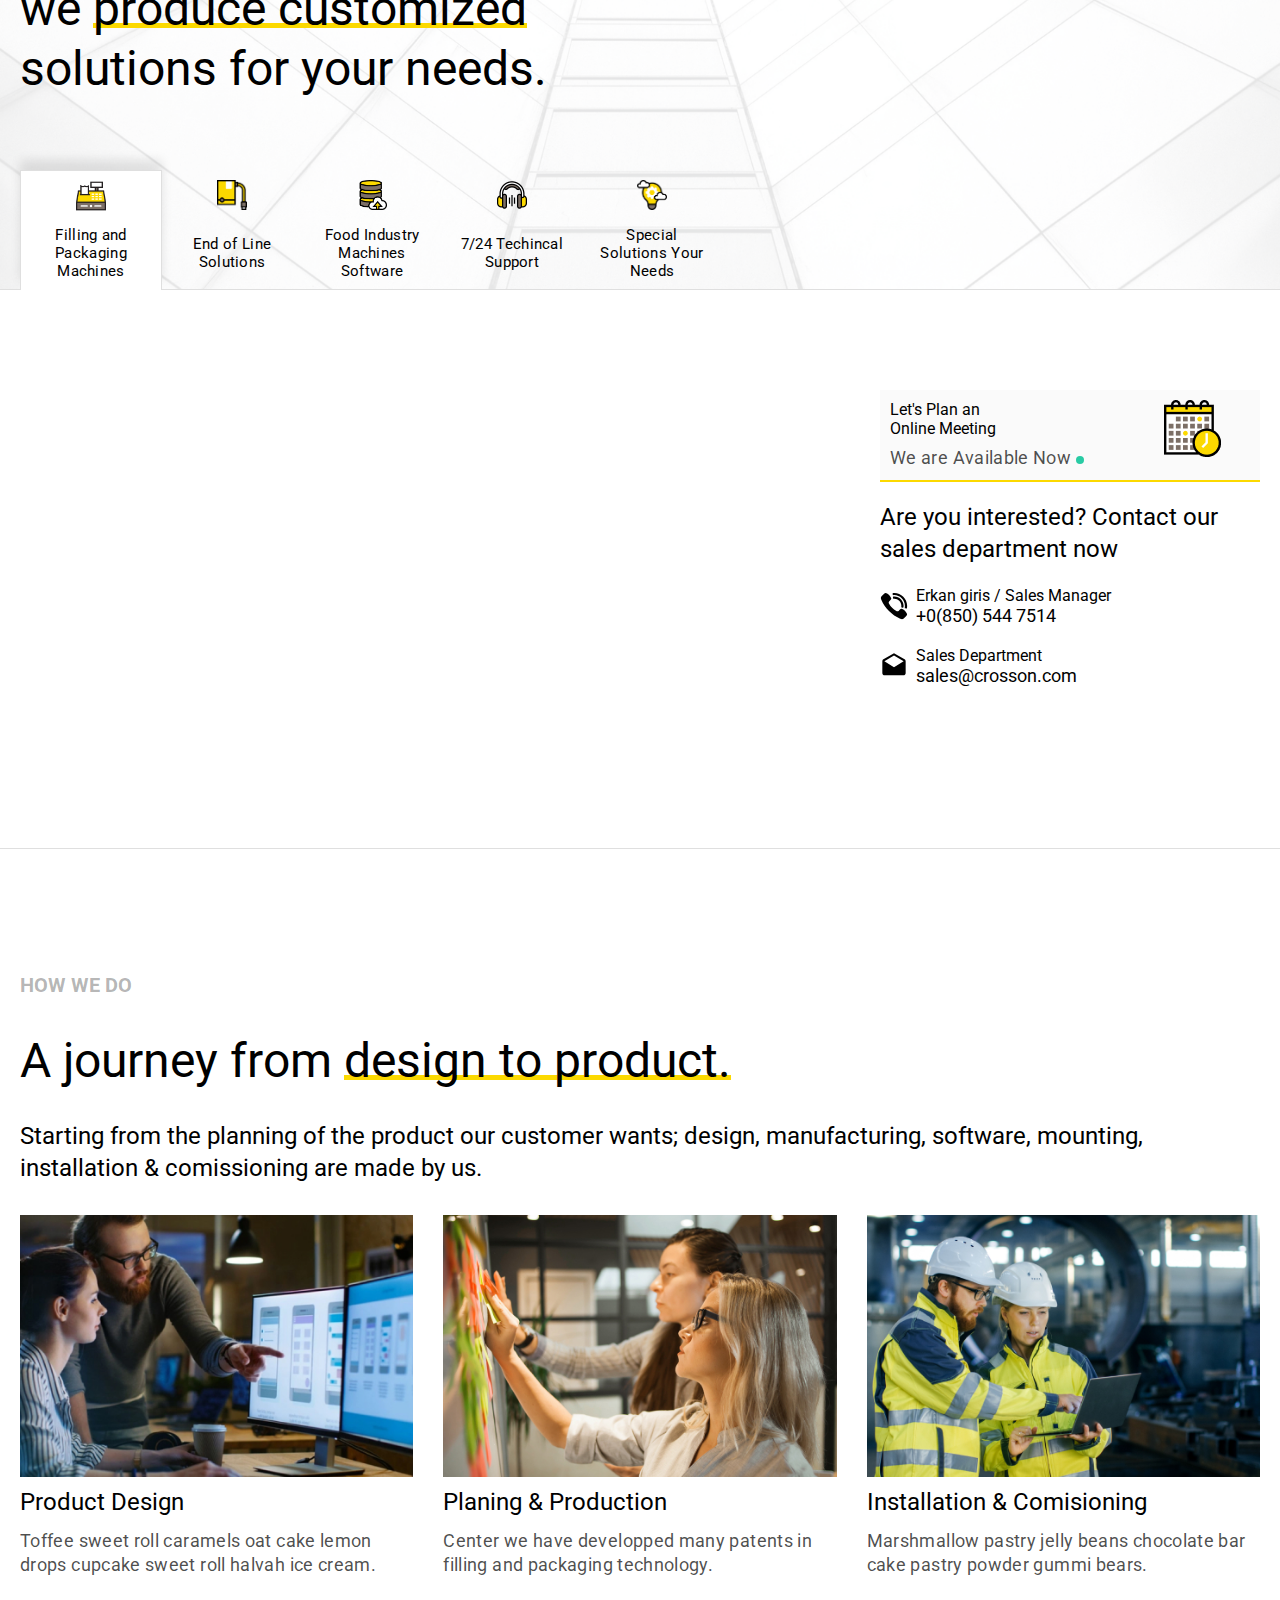
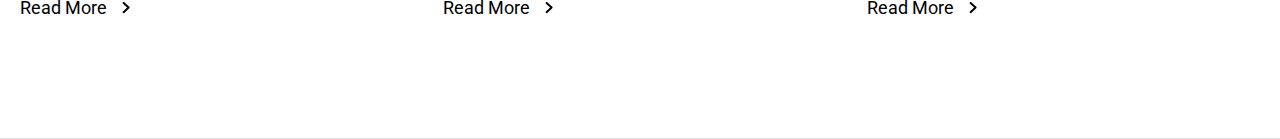
==== commit 0a86384a: "jorney section" ====
--- a/crosson/index.html
+++ b/crosson/index.html
@@ -301,7 +301,29 @@
   <!-- Jorney Section -->
   <section class="jorney">
     <div class="container">
-      
+      <span class="light-s">how we do</span>
+      <h2>A journey from <span class="highlight">design to product.</span></h2>
+      <h4>Starting from the planning of the product our customer wants; design, manufacturing, software, mounting, installation & comissioning are made by us.</h4>
+      <div class="jorney__boxes">
+        <div class="box">
+          <img src="./assets/images/Image(1).jpg" width="456" height="304" alt="">
+          <h4>Product Design</h4>
+          <p class="light-p">Toffee sweet roll caramels oat cake lemon drops cupcake sweet roll halvah ice cream.</p>
+          <a href="#">Read More <img src="./assets/icons/arrow.svg" alt=""></a>
+        </div>
+        <div class="box">
+          <img src="./assets/images/Image-1.jpg" width="456" height="304" alt="">
+          <h4>Planing & Production</h4>
+          <p class="light-p">Center we have developped many patents in filling and packaging technology.</p>
+          <a href="#">Read More <img src="./assets/icons/arrow.svg" alt=""></a>
+        </div>
+        <div class="box">
+          <img src="./assets/images/Image-2.jpg" width="456" height="304" alt="">
+          <h4>Installation & Comisioning</h4>
+          <p class="light-p">Marshmallow pastry jelly beans chocolate bar cake pastry powder gummi bears.</p>
+          <a href="#">Read More <img src="./assets/icons/arrow.svg" alt=""></a>
+        </div>
+      </div>
     </div>
   </section>
   <!-- Footer -->
--- a/crosson/css/style.css
+++ b/crosson/css/style.css
@@ -74,7 +74,7 @@
     width: 100%;
     height: 5px;
     background-color: #fcd900;
-    bottom: 5px;
+    bottom: 9px;
     left: 0;
     z-index: -1;
   }
@@ -323,19 +323,21 @@
   .intro {
     background-color: unset;
     background-image: url(../assets/images/bg3.jpg), linear-gradient(to right, #fff, #ffffff00);
-    margin-bottom: 120px;
   }
 }
 .intro .container {
   display: grid;
   align-items: center;
   min-height: 80vh;
+  padding-top: 60px;
 }
 @media screen and (min-width: 1024px) {
   .intro .container {
     grid-template-columns: 1fr 1fr;
     background-position: center right;
     align-items: center;
+    margin-bottom: 0;
+    padding-bottom: 0;
   }
 }
 .intro__text {
@@ -665,4 +667,47 @@
   gap: 8px;
 }
 
+.jorney {
+  border-top: 1px solid #dfdfdf;
+  border-bottom: 1px solid #dfdfdf;
+}
+.jorney .container {
+  display: grid;
+  gap: 30px;
+}
+.jorney .light-s {
+  padding-top: 60px;
+}
+@media screen and (min-width: 1024px) {
+  .jorney .light-s {
+    padding-top: 120px;
+  }
+}
+.jorney__boxes {
+  display: grid;
+  gap: 30px;
+}
+@media screen and (min-width: 768px) {
+  .jorney__boxes {
+    grid-template-columns: repeat(3, 1fr);
+  }
+}
+.jorney__boxes .box {
+  display: grid;
+  gap: 10px;
+}
+.jorney__boxes .box p {
+  max-width: 50ch;
+}
+.jorney__boxes .box a {
+  display: flex;
+  align-items: center;
+  gap: 15px;
+  margin-top: 10px;
+}
+.jorney__boxes img {
+  object-fit: cover;
+  height: auto;
+}
+
 /*# sourceMappingURL=style.css.map */
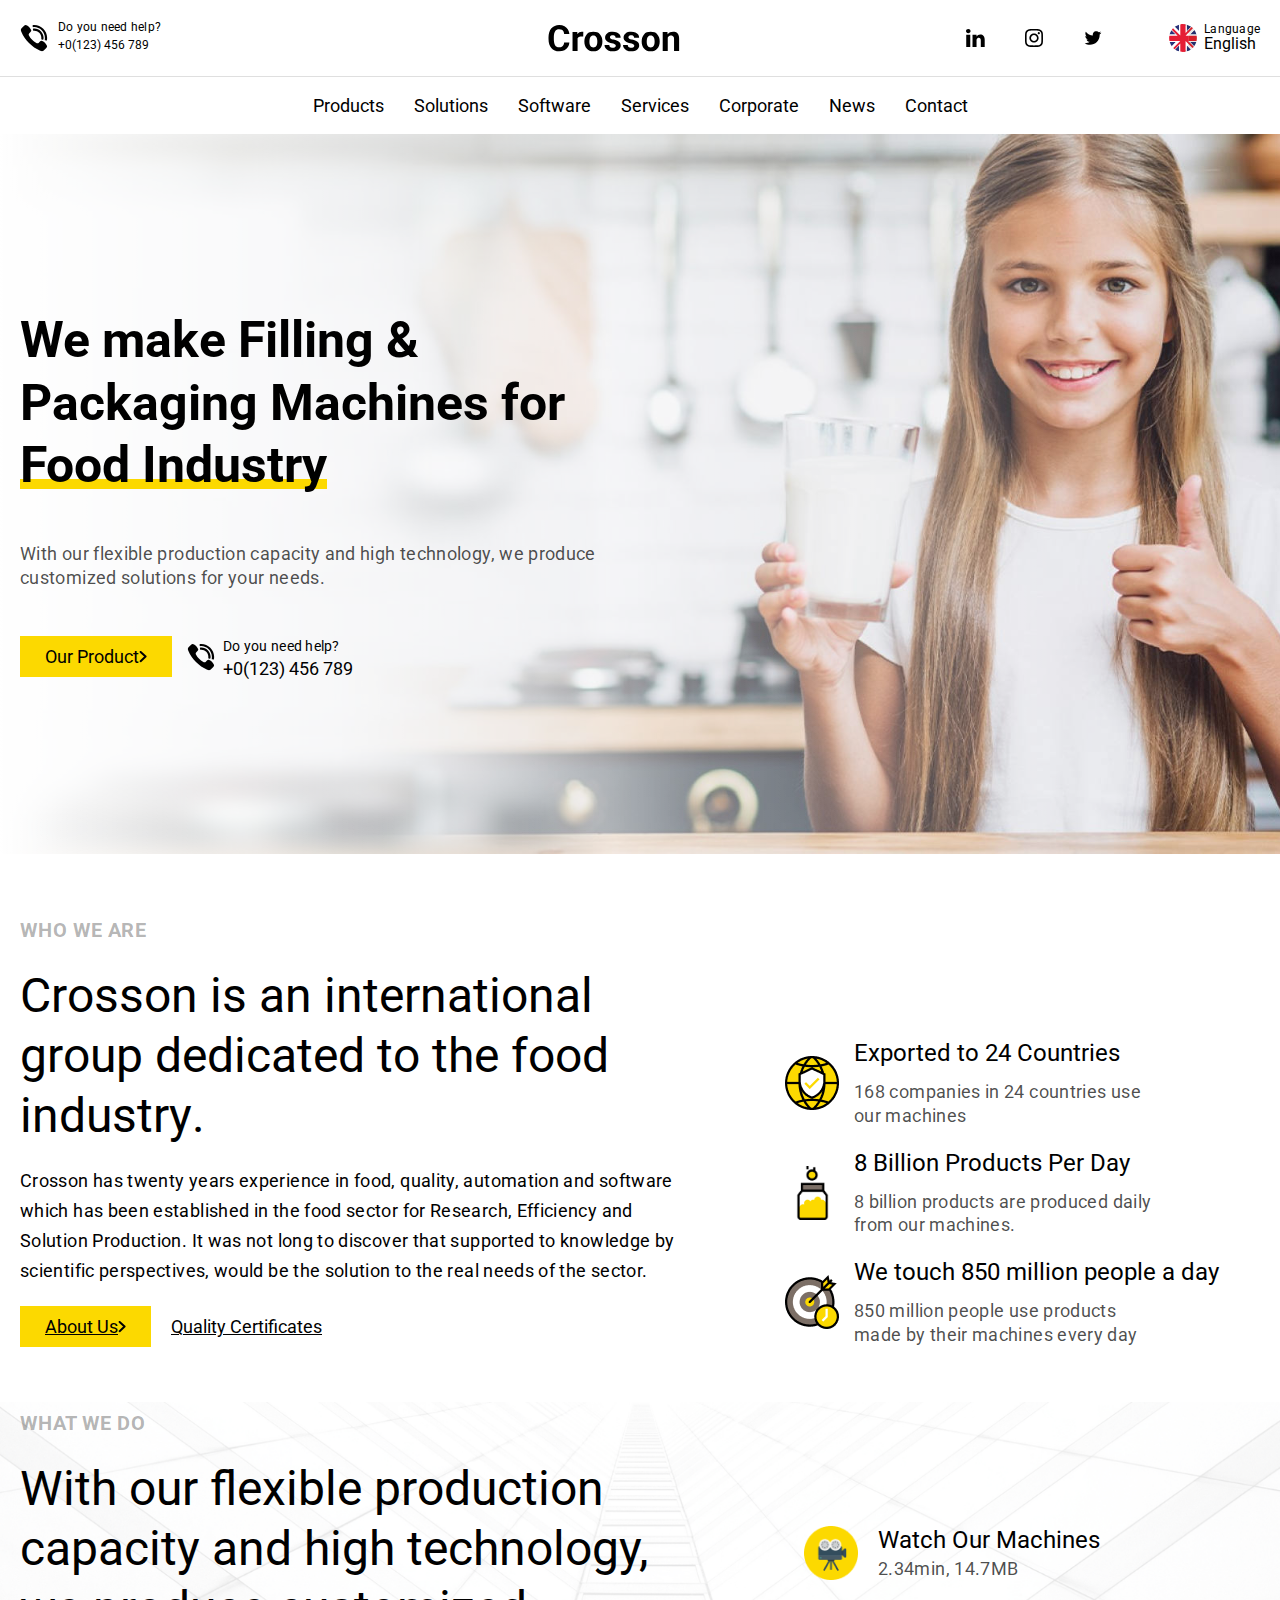
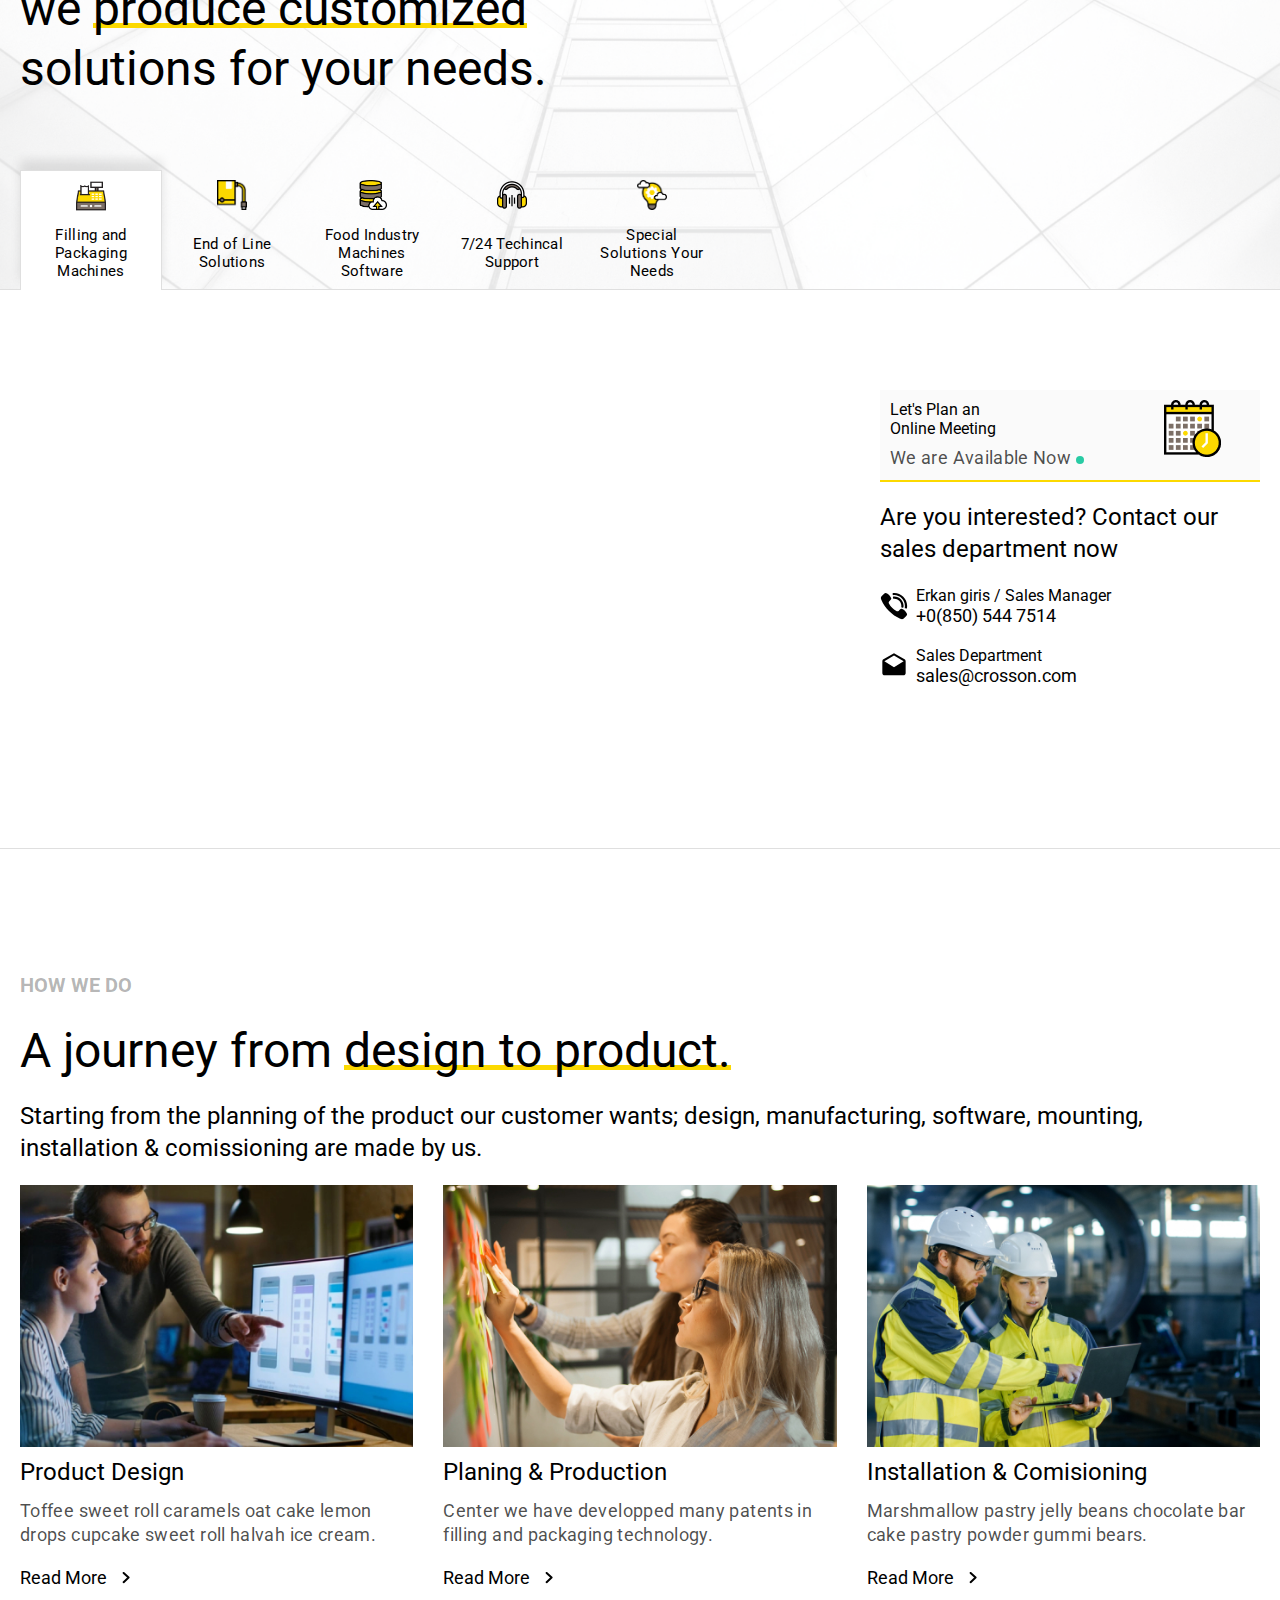
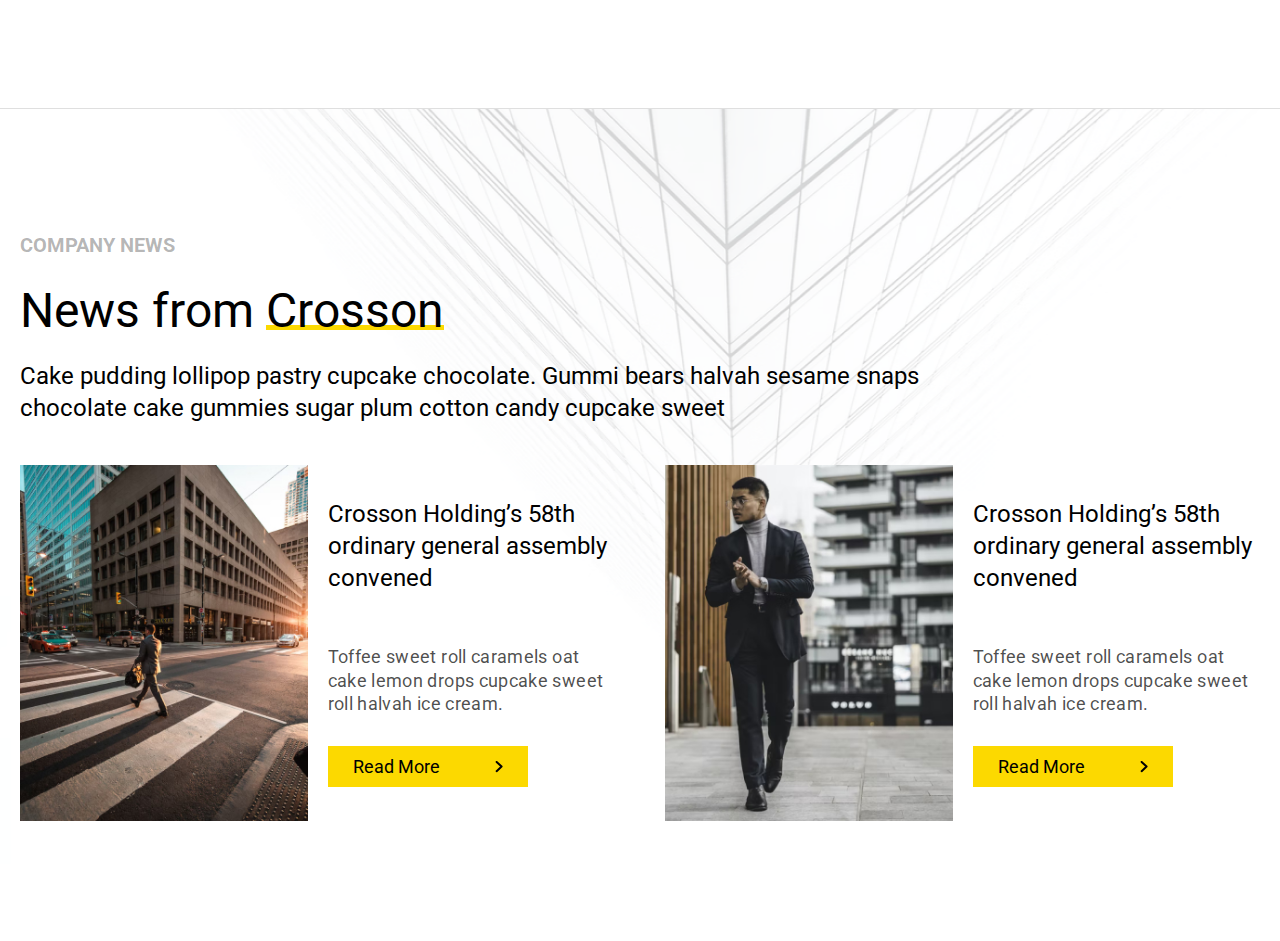
==== commit c33c984c: "news section" ====
--- a/crosson/index.html
+++ b/crosson/index.html
@@ -299,7 +299,7 @@
     </div>
   </section>
   <!-- Jorney Section -->
-  <section class="jorney">
+  <section class="jorney" aria-label="How we do - design product">
     <div class="container">
       <span class="light-s">how we do</span>
       <h2>A journey from <span class="highlight">design to product.</span></h2>
@@ -322,6 +322,42 @@
           <h4>Installation & Comisioning</h4>
           <p class="light-p">Marshmallow pastry jelly beans chocolate bar cake pastry powder gummi bears.</p>
           <a href="#">Read More <img src="./assets/icons/arrow.svg" alt=""></a>
+        </div>
+      </div>
+    </div>
+  </section>
+  <!-- News -->
+  <section class="news">
+    <div class="container">
+      <span class="light-s">COMPANY NEWS</span>
+      <h2>News from <span class="highlight">Crosson</span></h2>
+      <h4>Cake pudding lollipop pastry cupcake chocolate. Gummi bears halvah sesame snaps chocolate cake gummies sugar plum cotton candy cupcake sweet</h4>
+      <div class="news__boxes">
+        <div class="box">
+          <img src="./assets/images/Image(2).jpg" width="310" height="384" alt="Man walking">
+          <div class="text">
+            <h4>Crosson Holding’s 58th ordinary general assembly convened</h4>
+            <p class="light-p">Toffee sweet roll caramels oat cake lemon drops cupcake sweet roll halvah ice cream.</p>
+            <a href="#" class="btn">
+              Read More 
+              <div>
+                <img src="./assets/icons/arrow.svg" alt="">
+              </div>
+            </a>
+          </div>
+        </div>
+        <div class="box">
+          <img src="./assets/images/Image-1(1).jpg" width="310" height="384" alt="Man walking">
+          <div class="text">
+            <h4>Crosson Holding’s 58th ordinary general assembly convened</h4>
+            <p class="light-p">Toffee sweet roll caramels oat cake lemon drops cupcake sweet roll halvah ice cream.</p>
+            <a href="#" class="btn">
+              Read More 
+              <div>
+                <img src="./assets/icons/arrow.svg" alt="">
+              </div>
+            </a>
+          </div>
         </div>
       </div>
     </div>
--- a/crosson/css/style.css
+++ b/crosson/css/style.css
@@ -323,21 +323,28 @@
   .intro {
     background-color: unset;
     background-image: url(../assets/images/bg3.jpg), linear-gradient(to right, #fff, #ffffff00);
+    min-height: 20vh;
   }
 }
 .intro .container {
   display: grid;
   align-items: center;
-  min-height: 80vh;
+  min-height: 40vh;
   padding-top: 60px;
+}
+@media screen and (min-width: 768px) {
+  .intro .container {
+    min-height: 20vh;
+  }
 }
 @media screen and (min-width: 1024px) {
   .intro .container {
     grid-template-columns: 1fr 1fr;
     background-position: center right;
     align-items: center;
-    margin-bottom: 0;
-    padding-bottom: 0;
+    min-height: 80vh;
+    margin-bottom: 0px;
+    padding-bottom: 60px;
   }
 }
 .intro__text {
@@ -673,7 +680,7 @@
 }
 .jorney .container {
   display: grid;
-  gap: 30px;
+  gap: 20px;
 }
 .jorney .light-s {
   padding-top: 60px;
@@ -710,4 +717,68 @@
   height: auto;
 }
 
+.news {
+  background-image: url("../assets/images/Background1.png");
+  background-position: 30% 0%;
+  background-repeat: no-repeat;
+}
+@media screen and (min-width: 1024px) {
+  .news {
+    background-position: 70% 0;
+  }
+}
+.news .container {
+  display: grid;
+  gap: 20px;
+}
+.news .container h4 {
+  max-width: 75ch;
+  padding-bottom: 20px;
+}
+.news .light-s {
+  padding-top: 60px;
+}
+@media screen and (min-width: 1024px) {
+  .news .light-s {
+    padding-top: 120px;
+  }
+}
+.news__boxes {
+  display: grid;
+  gap: 20px;
+}
+@media screen and (min-width: 768px) {
+  .news__boxes {
+    grid-template-columns: 1fr 1fr;
+    gap: 50px;
+  }
+}
+.news__boxes .box {
+  display: grid;
+  gap: 20px;
+}
+@media screen and (min-width: 768px) {
+  .news__boxes .box {
+    grid-template-columns: 1fr 1fr;
+    align-items: center;
+  }
+}
+.news__boxes .box img {
+  object-fit: cover;
+  height: auto;
+  align-self: stretch;
+}
+.news__boxes .box .text {
+  display: grid;
+  gap: 10px;
+}
+@media screen and (min-width: 1024px) {
+  .news__boxes .box .text {
+    gap: 30px;
+  }
+}
+.news__boxes .box a {
+  width: 200px;
+}
+
 /*# sourceMappingURL=style.css.map */
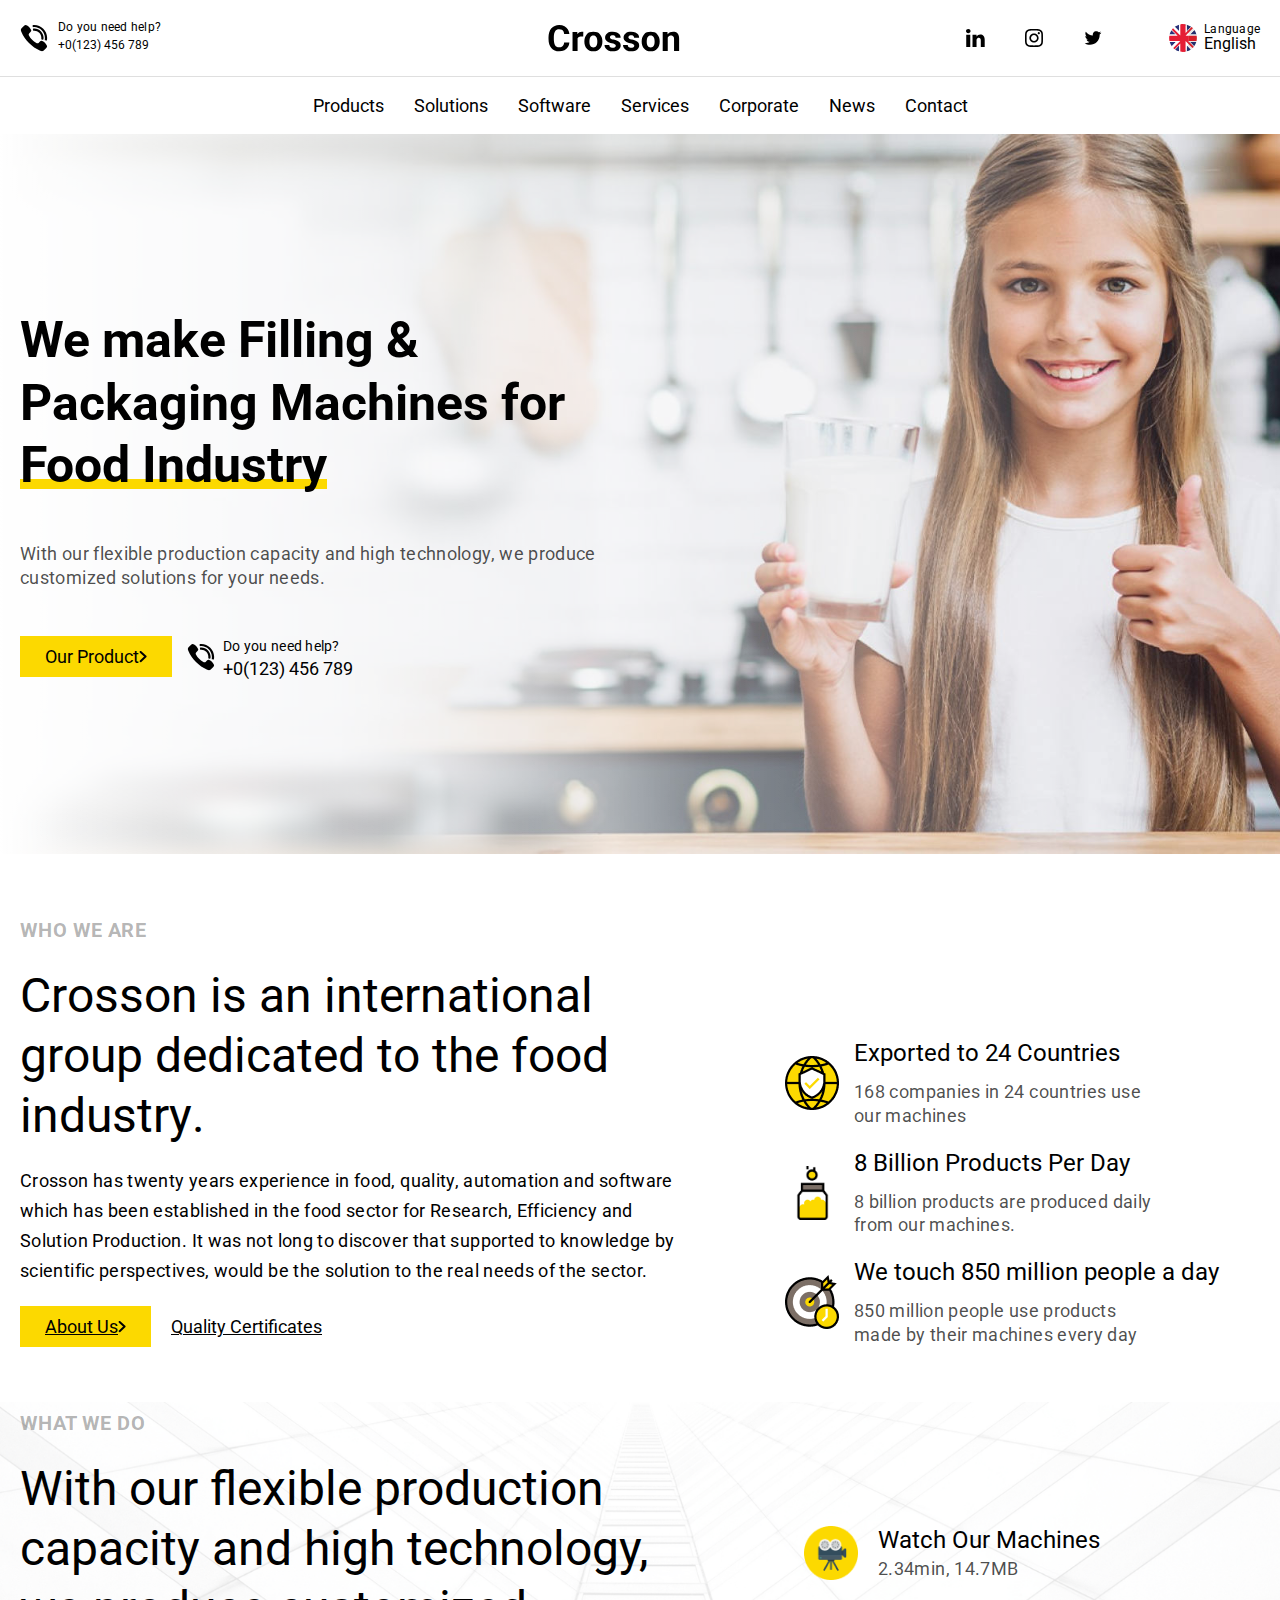
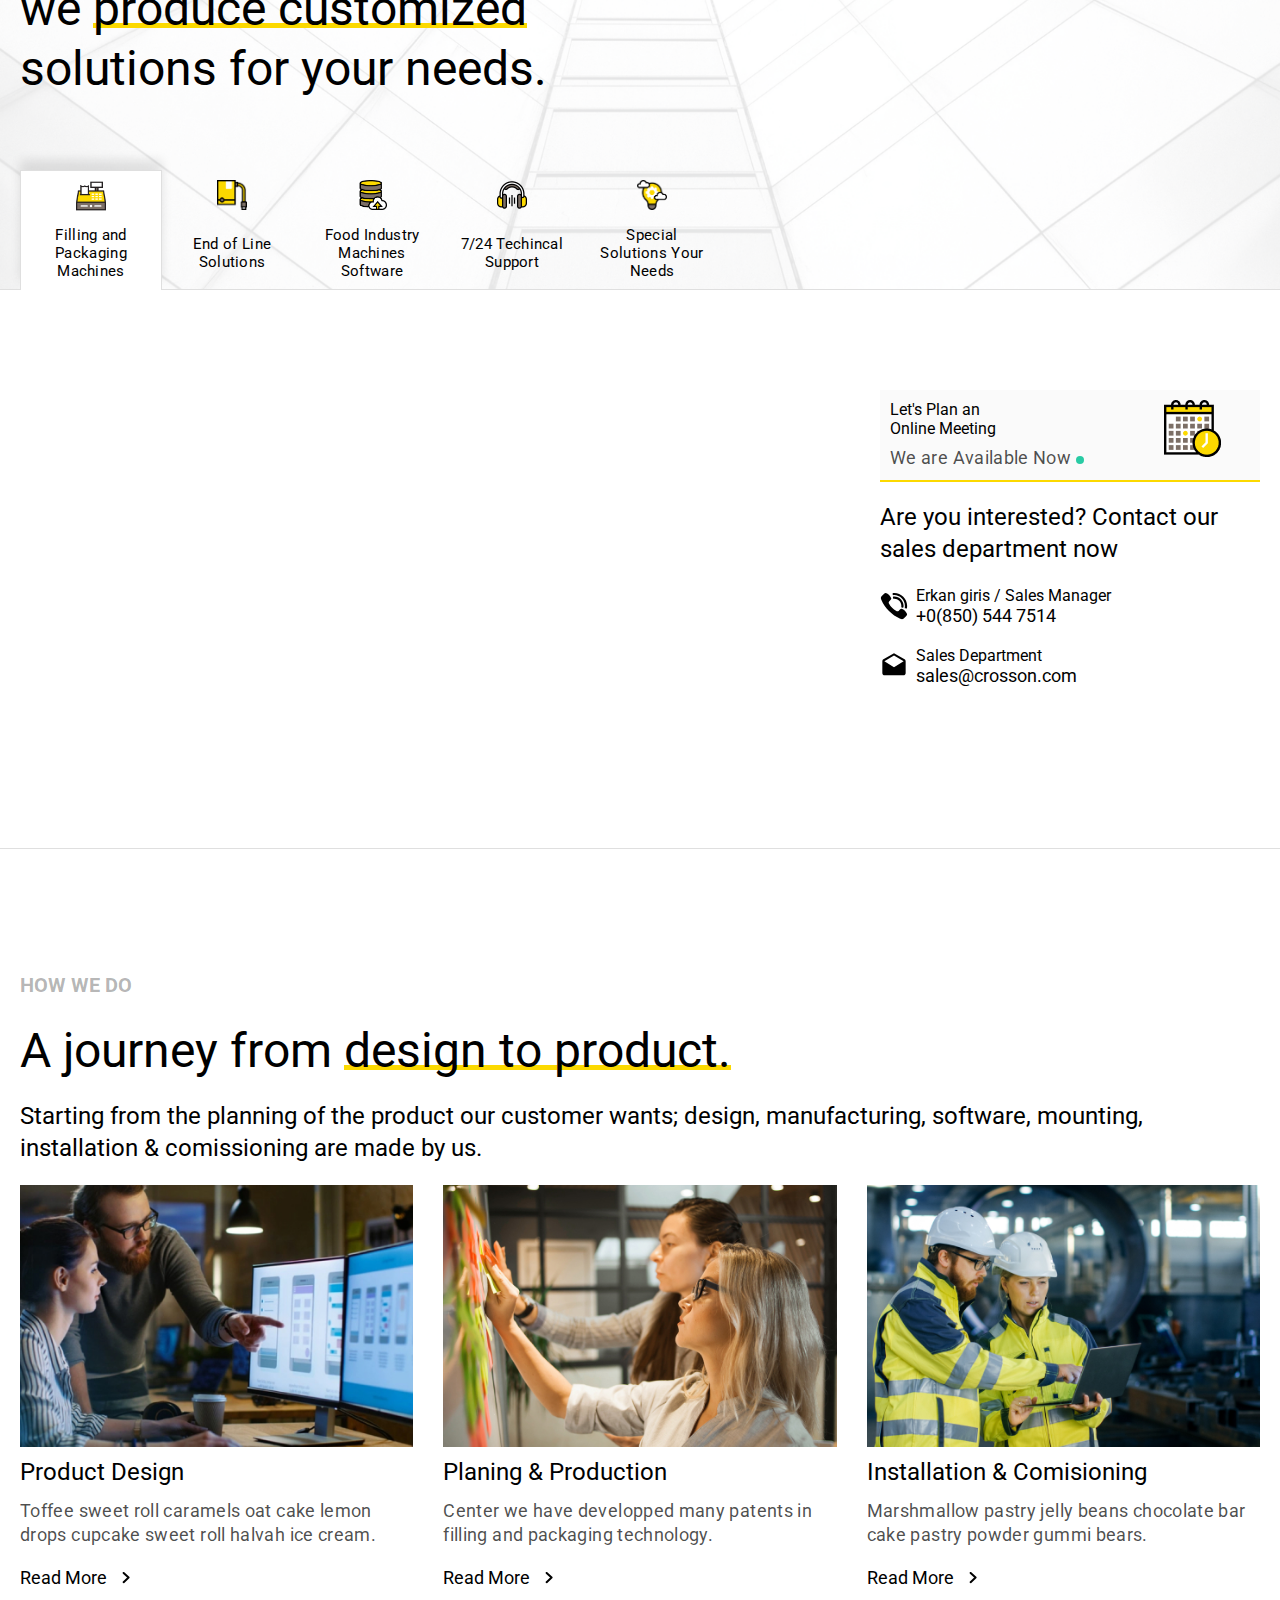
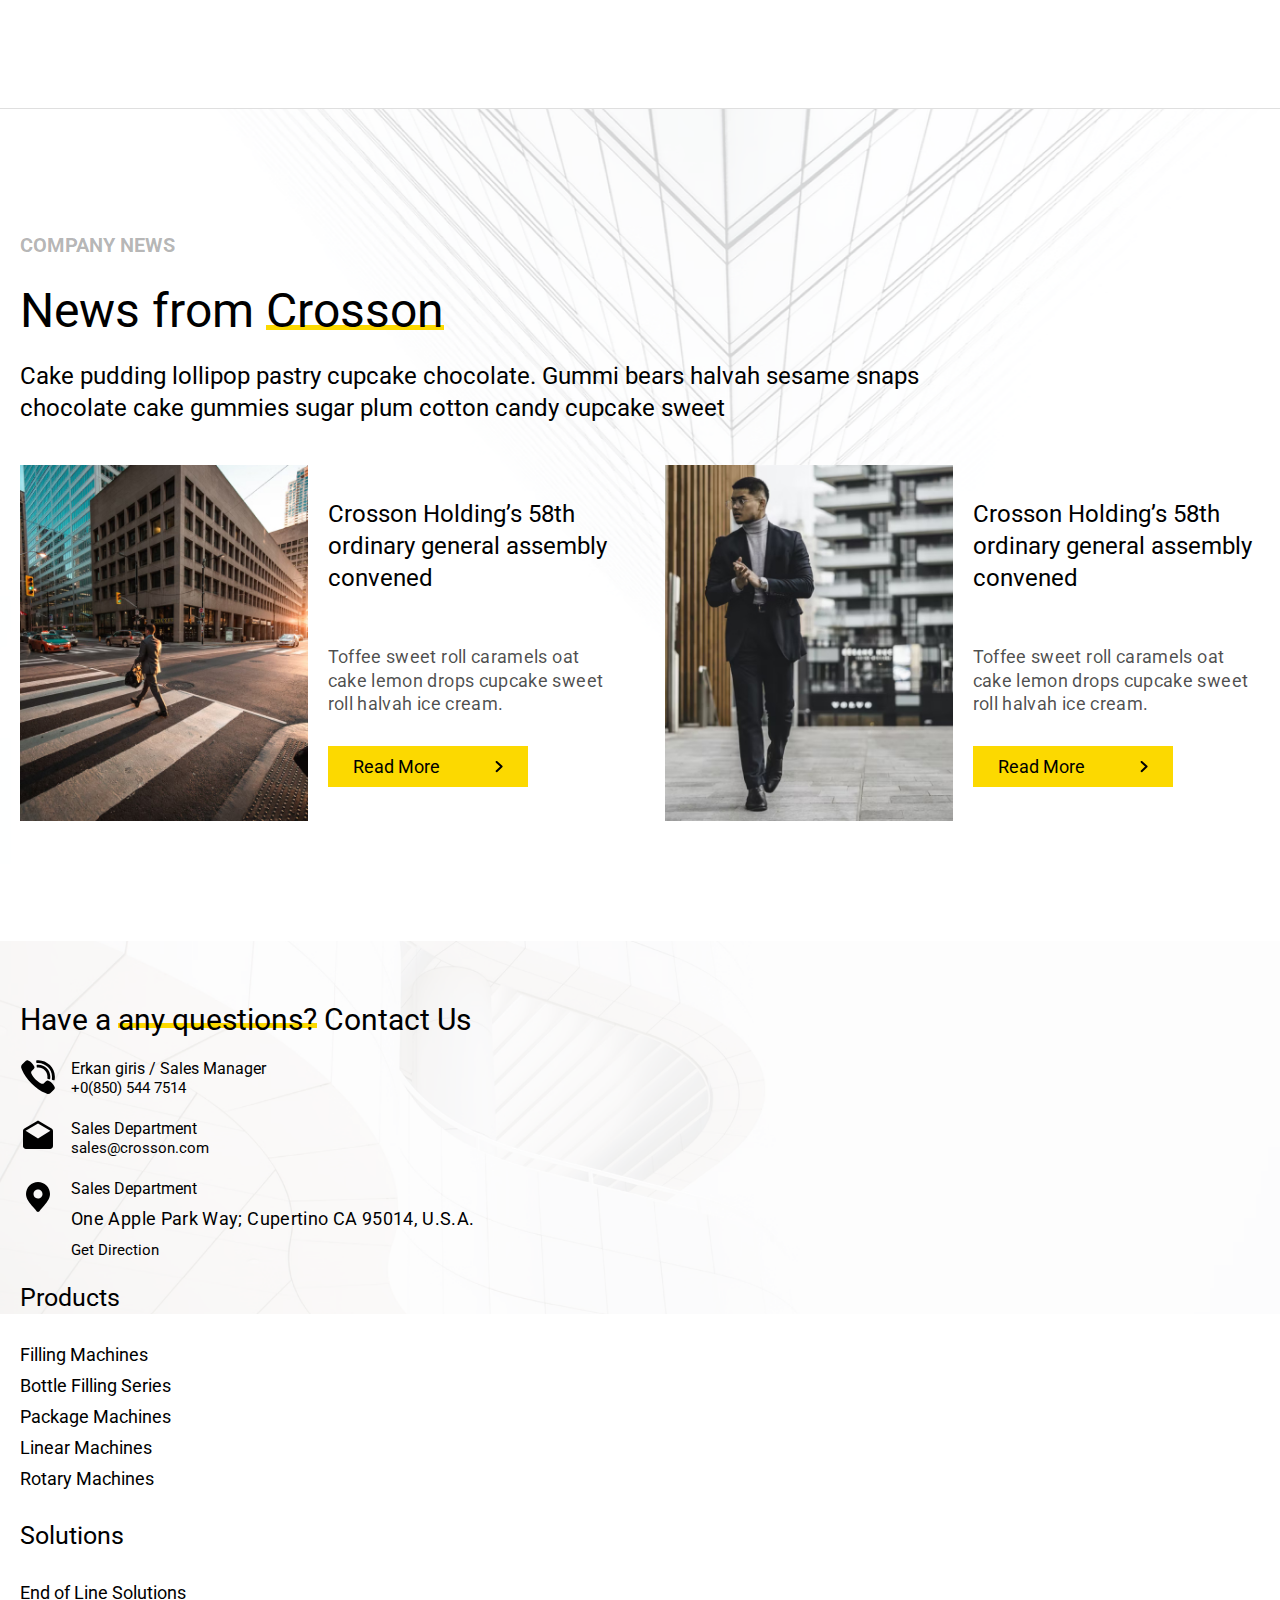
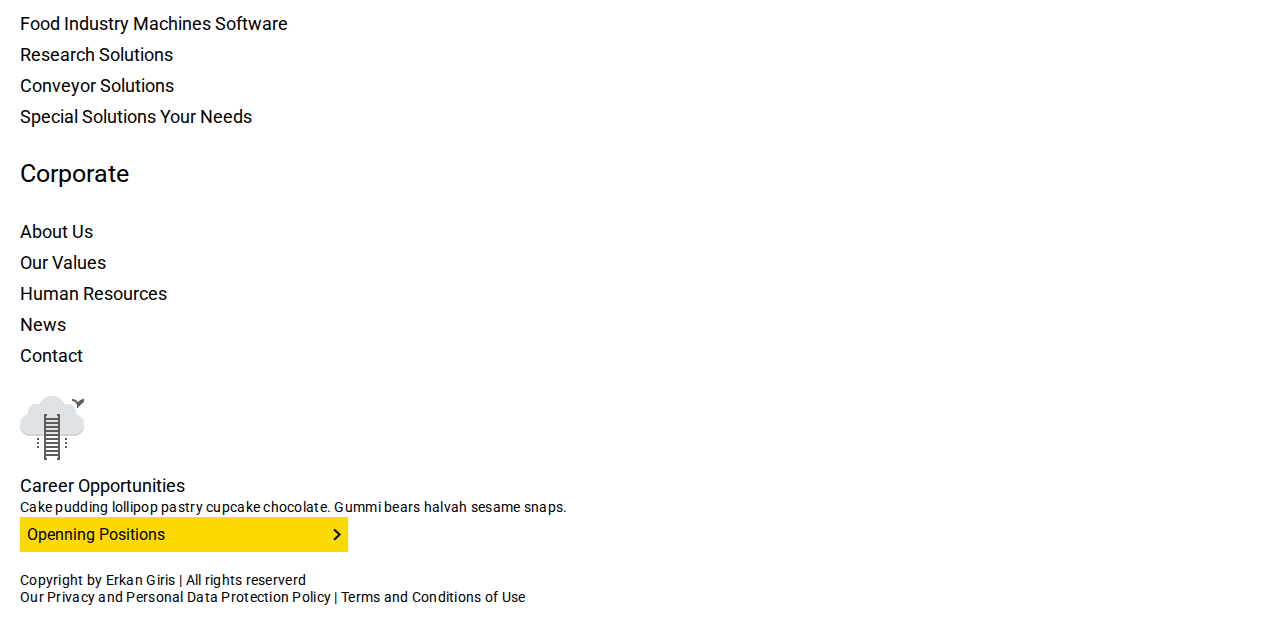
==== commit c788e98b: "footer html" ====
--- a/crosson/index.html
+++ b/crosson/index.html
@@ -327,9 +327,9 @@
     </div>
   </section>
   <!-- News -->
-  <section class="news">
-    <div class="container">
-      <span class="light-s">COMPANY NEWS</span>
+  <section class="news" aria-labelledby="news-title">
+    <div class="container">
+      <span class="light-s" id="news-title">COMPANY NEWS</span>
       <h2>News from <span class="highlight">Crosson</span></h2>
       <h4>Cake pudding lollipop pastry cupcake chocolate. Gummi bears halvah sesame snaps chocolate cake gummies sugar plum cotton candy cupcake sweet</h4>
       <div class="news__boxes">
@@ -363,7 +363,81 @@
     </div>
   </section>
   <!-- Footer -->
-  <footer>
+  <footer class="footer">
+    <div class="container">
+      <div class="footer__contacts">
+        <h3>Have a <span class="highlight">any questions?</span> Contact Us</h3>
+        <div class="phone">
+          <img src="./assets/icons/phone.svg" width="36" height="36" alt="">
+          <div>
+            <span>Erkan giris / Sales Manager</span>
+            <a href="tel:8505447544">+0(850) 544 7514</a>
+          </div>
+        </div>
+        <div class="mail">
+          <img src="./assets/icons/mail.svg" width="36" height="36" alt="">
+          <div>
+            <span>Sales Department</span>
+            <a href="mailto:8505447544">sales@crosson.com</a>
+          </div>
+        </div>
+        <div class="map">
+          <img src="./assets/icons/place.svg" width="36" height="36" alt="">
+          <div>
+            <span>Sales Department</span>
+            <p>One Apple Park Way; Cupertino CA 95014, U.S.A.</p>
+            <a href="https://www.google.com.br/maps/place/Apple+Park/@37.334648,-122.0111607,17z/data=!3m1!4b1!4m5!3m4!1s0x808fb596e9e188fd:0x3b0d8391510688f0!8m2!3d37.3346438!4d-122.008972" target="_blank">Get Direction</a>
+          </div>
+        </div>
+      </div>
+      <div class="footer__links">
+        <div class="link">
+          <h4>Products</h4>
+          <ul>
+            <li><a href="#">Filling Machines</a></li>
+            <li><a href="#">Bottle Filling Series</a></li>
+            <li><a href="#">Package Machines</a></li>
+            <li><a href="#">Linear Machines</a></li>
+            <li><a href="#">Rotary Machines</a></li>
+          </ul>
+        </div>
+        <div class="link">
+          <h4>Solutions</h4>
+          <ul>
+            <li><a href="#">End of Line Solutions</a></li>
+            <li><a href="#">Food Industry Machines Software</a></li>
+            <li><a href="#">Research Solutions</a></li>
+            <li><a href="#">Conveyor Solutions</a></li>
+            <li><a href="#">Special Solutions Your Needs</a></li>
+          </ul>
+        </div>
+        <div class="link">
+          <h4>Corporate</h4>
+          <ul>
+            <li><a href="#">About Us</a></li>
+            <li><a href="#">Our Values</a></li>
+            <li><a href="#">Human Resources</a></li>
+            <li><a href="#">News</a></li>
+            <li><a href="#">Contact</a></li>
+          </ul>
+        </div>
+        <div class="carrer">
+          <img src="./assets/icons/ico(4).png" width="64" height="64" alt="">
+          <div>
+            <h3>Career Opportunities</h3>
+            <p>Cake pudding lollipop pastry cupcake chocolate. Gummi bears halvah sesame snaps.</p>
+            <a href="#" class="btn">
+              Openning Positions
+              <img src="./assets/icons/arrow.svg" alt="">
+            </a>
+          </div>
+        </div>
+      </div>
+      <div class="footer__copy">
+        <p>Copyright by Erkan Giris  |  All rights reserverd</p>
+        <p>Our Privacy and Personal Data Protection Policy  |   Terms and Conditions of Use</p>
+      </div>
+    </div>
   </footer>
   <script type="module" src="js/main.js"></script>
 </body>
--- a/crosson/css/style.css
+++ b/crosson/css/style.css
@@ -781,4 +781,67 @@
   width: 200px;
 }
 
+.footer {
+  background-image: url(../assets/images/Background.png);
+  background-size: contain;
+  background-repeat: no-repeat;
+  background-position: 0% 0%;
+}
+.footer .container {
+  display: grid;
+  gap: 20px;
+  padding-top: 60px;
+  padding-bottom: 20px;
+}
+.footer__contacts {
+  display: grid;
+  gap: 20px;
+}
+.footer__contacts > div {
+  display: flex;
+  gap: 15px;
+}
+.footer__contacts > div div {
+  display: grid;
+}
+.footer__contacts > div p {
+  line-height: 1.2;
+  margin: 10px 0;
+}
+.footer__contacts > div a {
+  font-size: 0.9375rem;
+}
+.footer__links {
+  display: grid;
+  gap: 20px;
+}
+.footer__links h4 {
+  padding-bottom: 20px;
+  font-size: 1.5625rem;
+}
+.footer__links li {
+  margin: 10px 0;
+}
+.footer__links .carrer {
+  display: grid;
+  justify-items: start;
+  gap: 15px;
+}
+.footer__links .carrer h3 {
+  font-size: 1.125rem;
+}
+.footer__links .carrer p {
+  line-height: 1.4;
+  font-size: 0.875rem;
+}
+.footer__links .carrer .btn {
+  font-size: 1rem;
+  padding: 7px;
+  width: 60%;
+}
+.footer__copy p {
+  font-size: 0.875rem;
+  line-height: 1.2;
+}
+
 /*# sourceMappingURL=style.css.map */
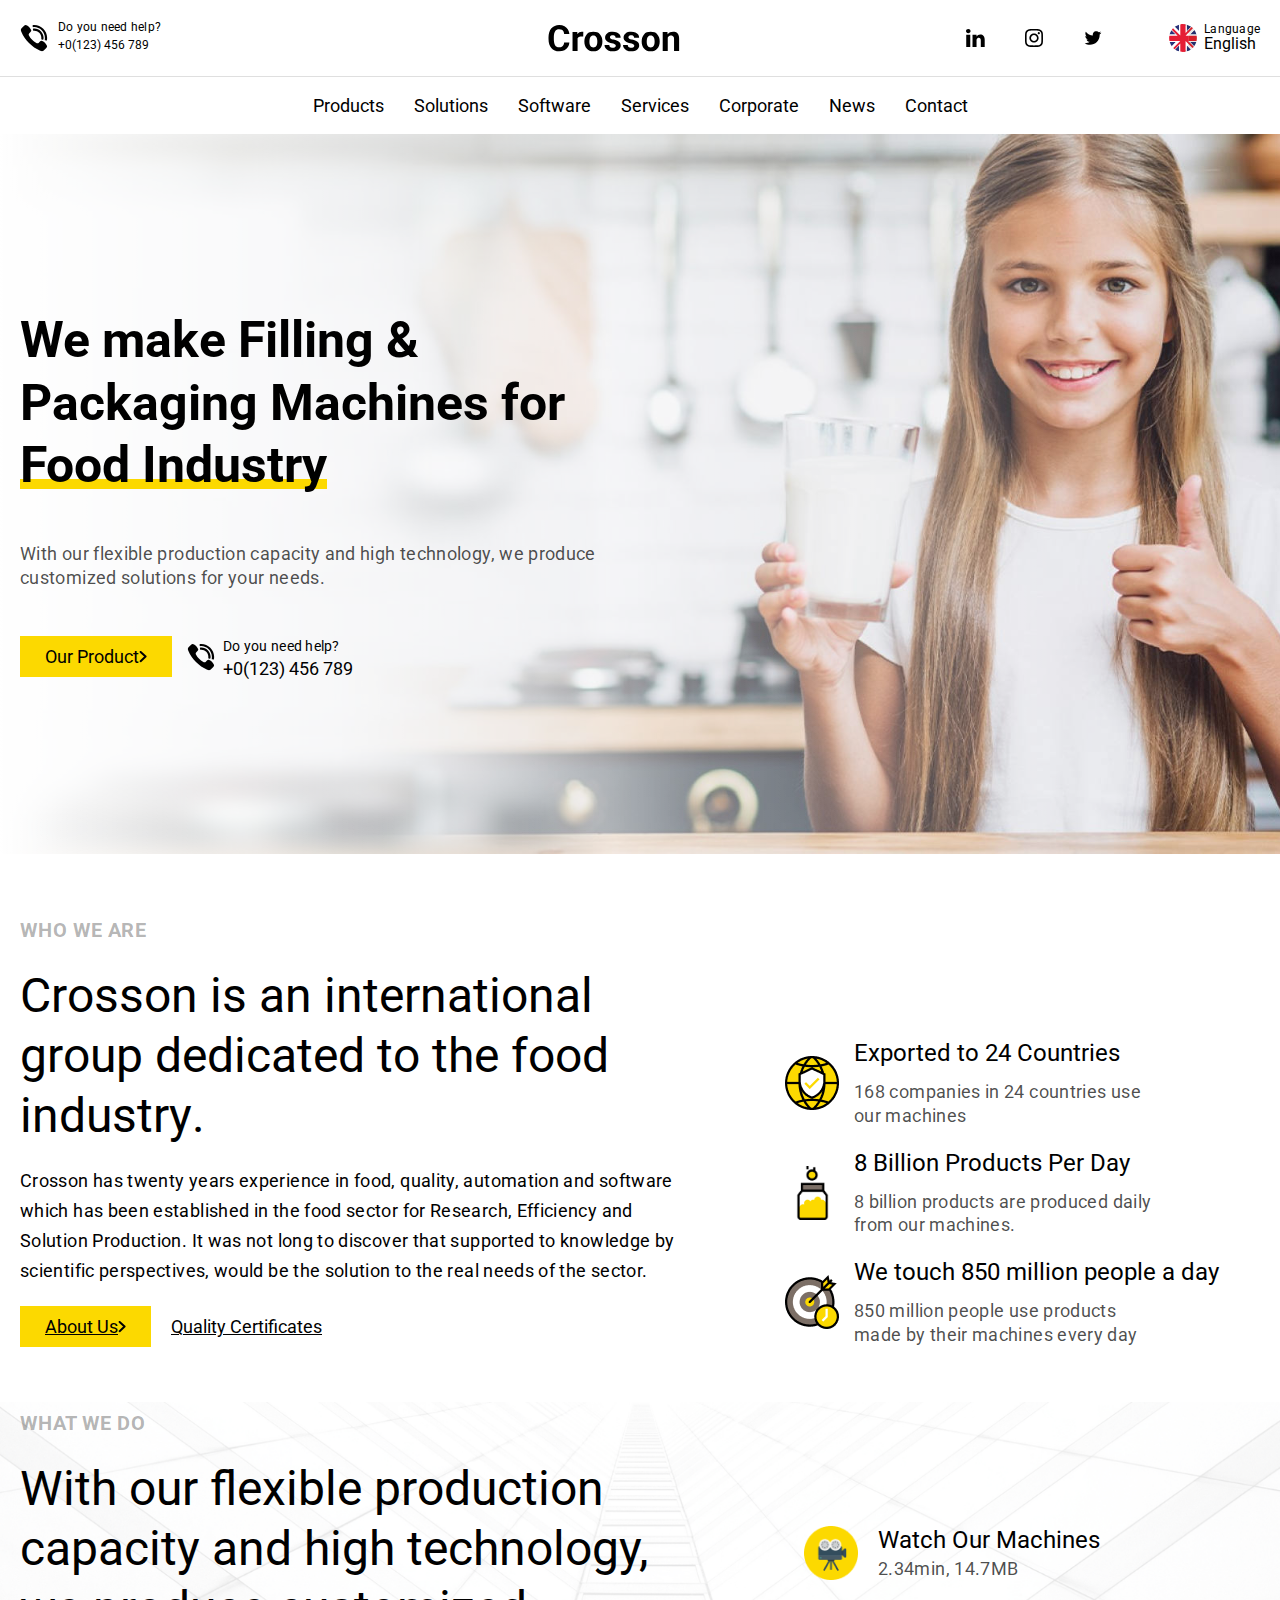
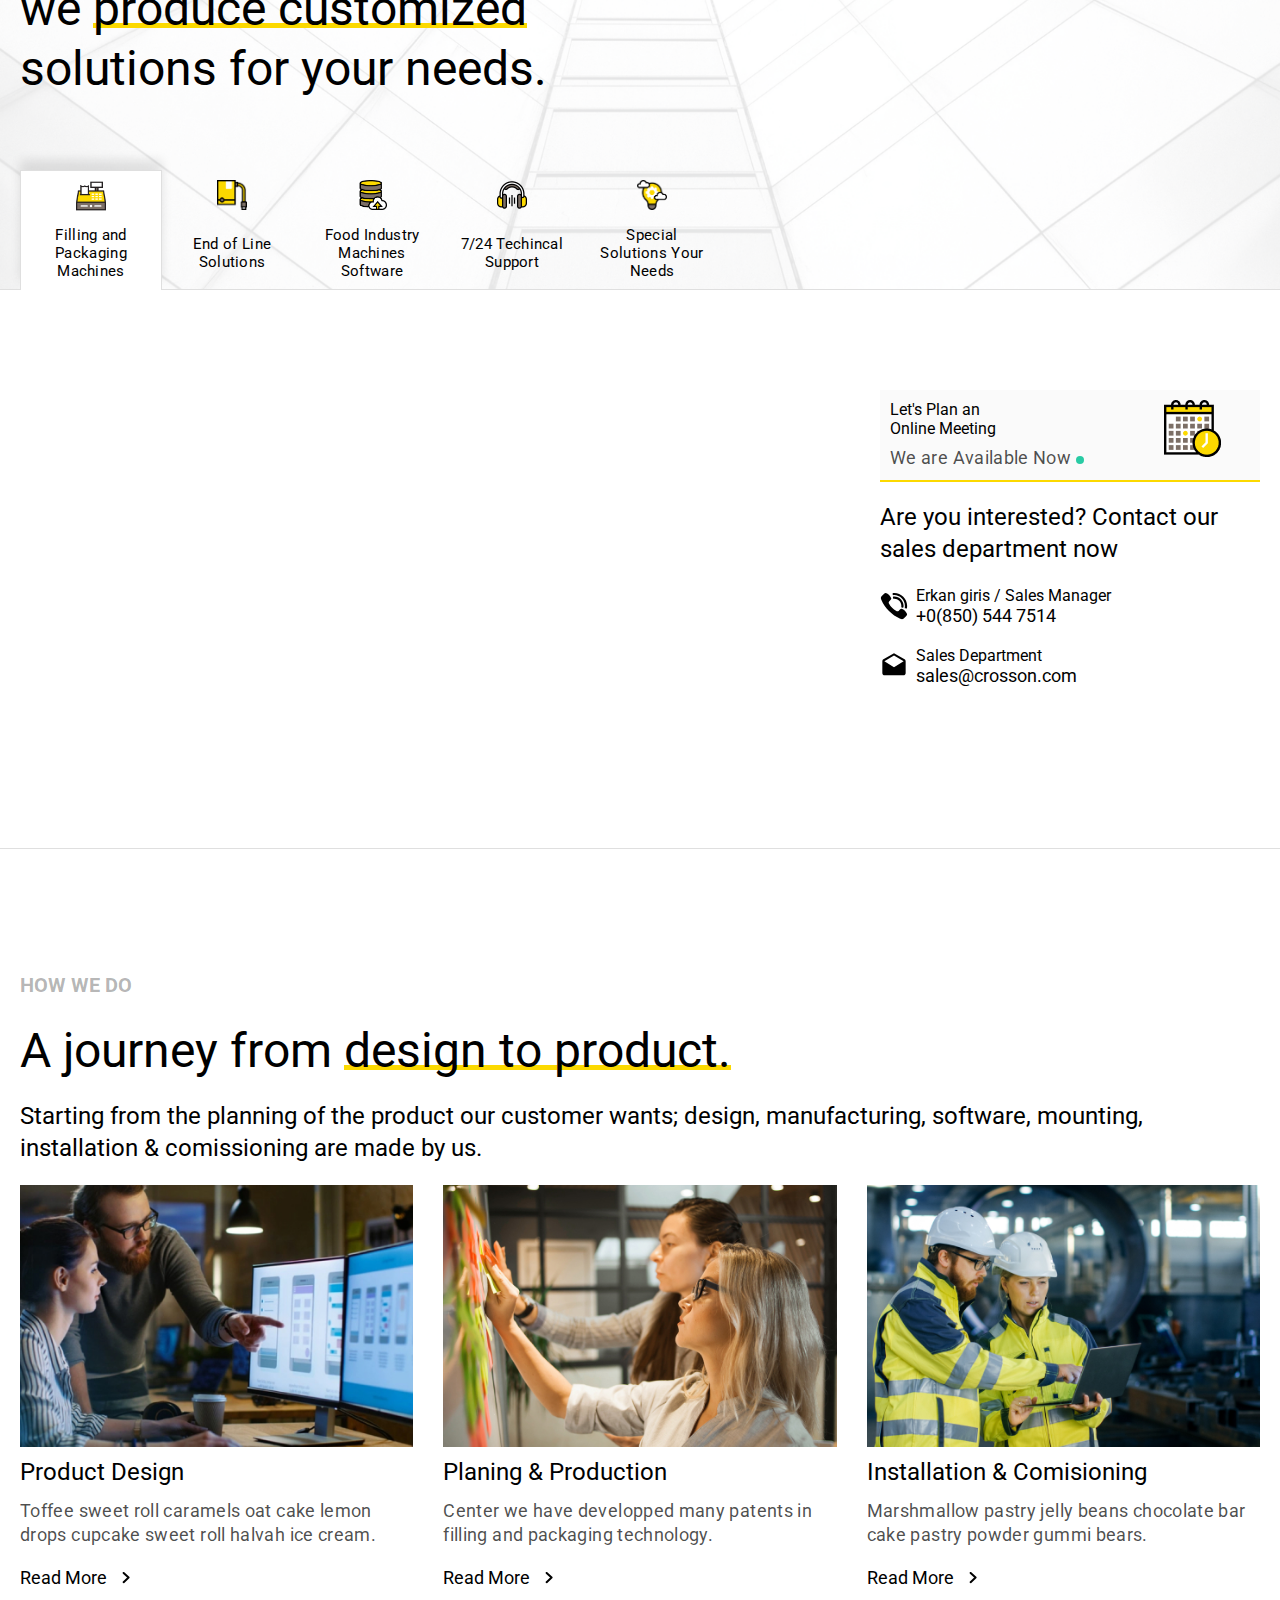
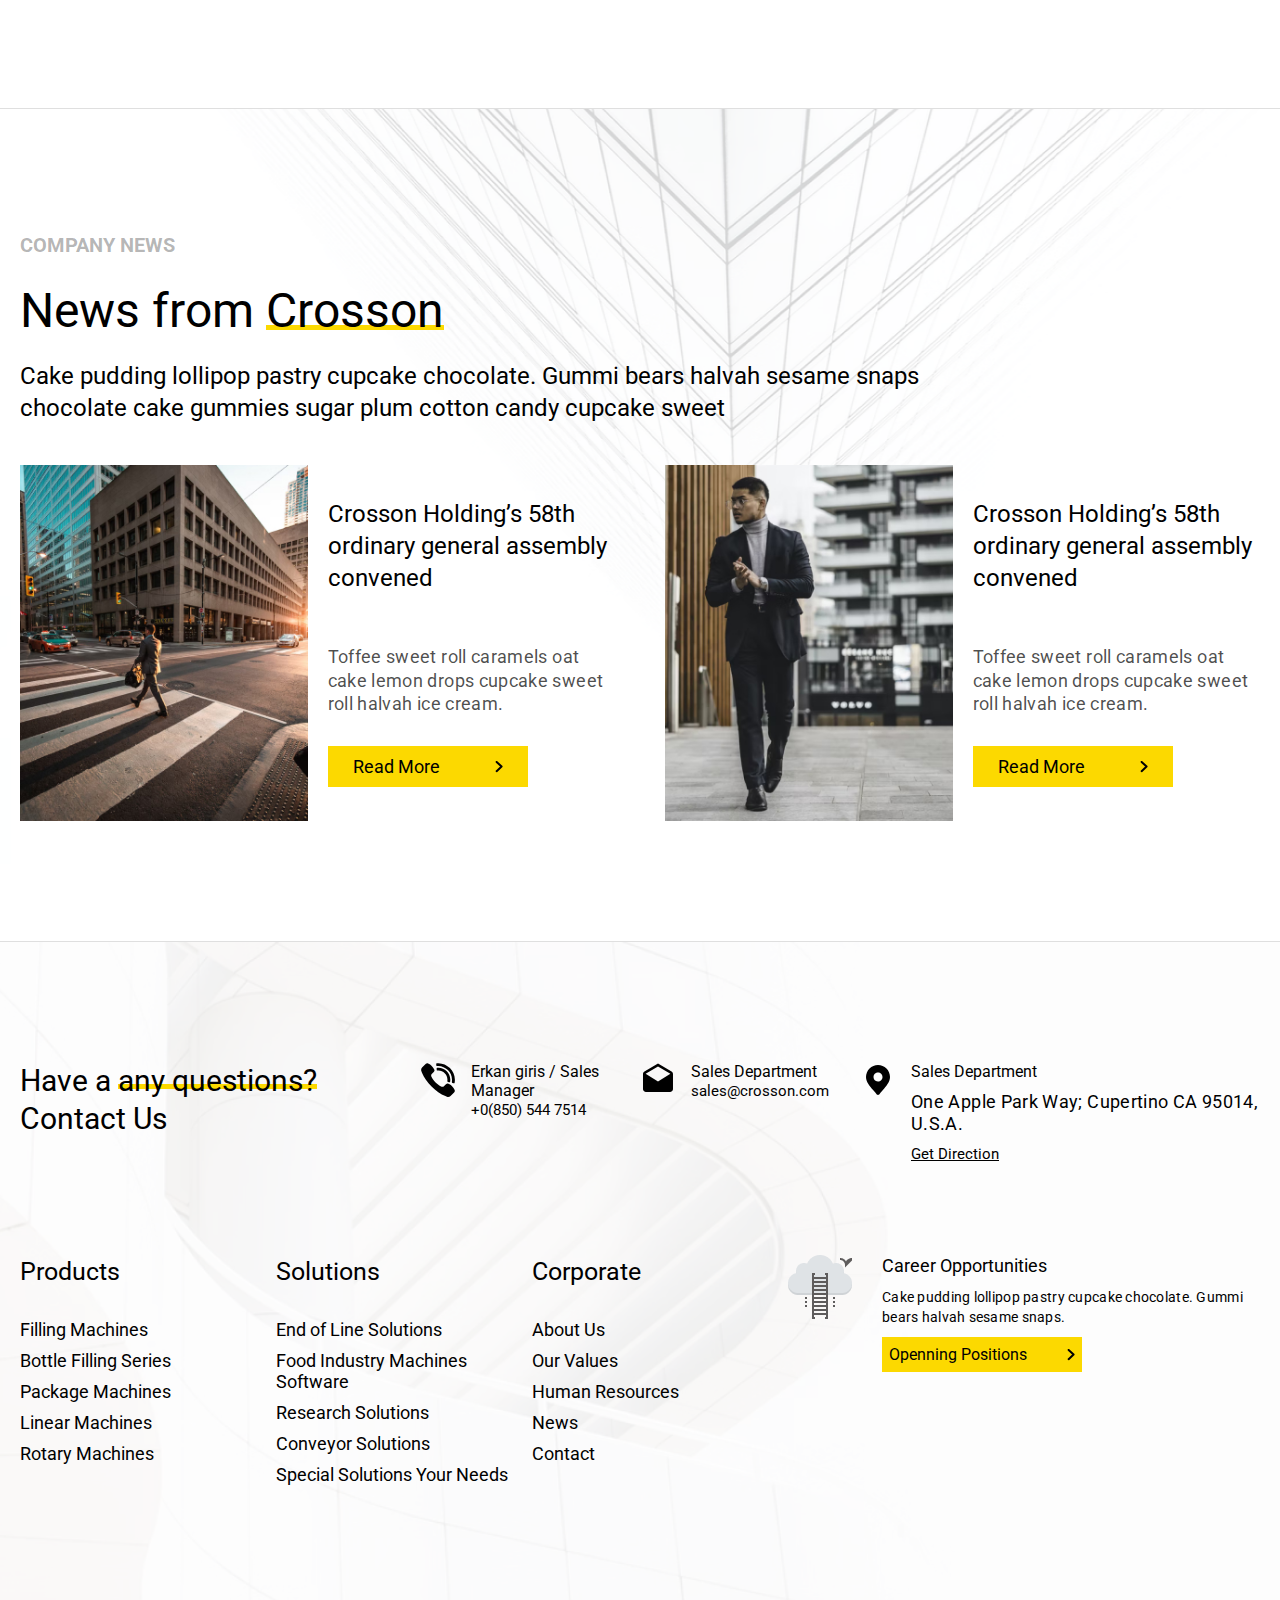
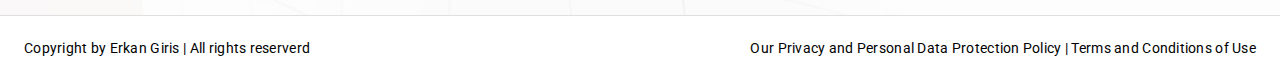
==== commit 73bf1442: "footer" ====
--- a/crosson/index.html
+++ b/crosson/index.html
@@ -433,7 +433,9 @@
           </div>
         </div>
       </div>
-      <div class="footer__copy">
+    </div>
+    <div class="footer__copy">
+      <div>
         <p>Copyright by Erkan Giris  |  All rights reserverd</p>
         <p>Our Privacy and Personal Data Protection Policy  |   Terms and Conditions of Use</p>
       </div>
--- a/crosson/css/style.css
+++ b/crosson/css/style.css
@@ -783,23 +783,67 @@
 
 .footer {
   background-image: url(../assets/images/Background.png);
-  background-size: contain;
+  background-size: cover;
   background-repeat: no-repeat;
-  background-position: 0% 0%;
+  background-position: 50% 0%;
+  background-blend-mode: color;
+  border-top: 1px solid #dfdfdf;
 }
 .footer .container {
   display: grid;
   gap: 20px;
   padding-top: 60px;
-  padding-bottom: 20px;
+  padding-bottom: 60px;
+}
+@media screen and (min-width: 1024px) {
+  .footer .container {
+    padding-top: 120px;
+    padding-bottom: 120px;
+  }
 }
 .footer__contacts {
   display: grid;
   gap: 20px;
+  padding-bottom: 30px;
+}
+@media screen and (min-width: 768px) {
+  .footer__contacts {
+    grid-template-columns: 1fr 1fr;
+    align-items: center;
+  }
+}
+@media screen and (min-width: 1024px) {
+  .footer__contacts {
+    grid-template-columns: repeat(4, 1fr);
+    grid-template-columns: auto 200px 200px 400px;
+    align-items: flex-start;
+    padding-bottom: 70px;
+  }
+}
+@media screen and (min-width: 768px) {
+  .footer__contacts h3 {
+    grid-column: 1/-1;
+  }
+}
+@media screen and (min-width: 1024px) {
+  .footer__contacts h3 {
+    grid-column: 1;
+  }
 }
 .footer__contacts > div {
   display: flex;
   gap: 15px;
+  justify-items: start;
+}
+@media screen and (min-width: 768px) {
+  .footer__contacts > div {
+    align-items: center;
+  }
+}
+@media screen and (min-width: 1024px) {
+  .footer__contacts > div {
+    align-items: flex-start;
+  }
 }
 .footer__contacts > div div {
   display: grid;
@@ -808,12 +852,26 @@
   line-height: 1.2;
   margin: 10px 0;
 }
-.footer__contacts > div a {
+.footer__contacts a {
   font-size: 0.9375rem;
 }
+.footer__contacts .map a {
+  text-decoration: underline;
+}
 .footer__links {
   display: grid;
   gap: 20px;
+}
+@media screen and (min-width: 768px) {
+  .footer__links {
+    grid-template-columns: 1fr 1fr;
+  }
+}
+@media screen and (min-width: 1024px) {
+  .footer__links {
+    grid-template-columns: 1fr 1fr 1fr 2fr;
+    align-items: flex-start;
+  }
 }
 .footer__links h4 {
   padding-bottom: 20px;
@@ -827,17 +885,40 @@
   justify-items: start;
   gap: 15px;
 }
+@media screen and (min-width: 1024px) {
+  .footer__links .carrer {
+    display: flex;
+    align-items: flex-start;
+    gap: 30px;
+  }
+}
 .footer__links .carrer h3 {
   font-size: 1.125rem;
 }
 .footer__links .carrer p {
   line-height: 1.4;
   font-size: 0.875rem;
+  margin: 10px 0;
 }
 .footer__links .carrer .btn {
   font-size: 1rem;
   padding: 7px;
-  width: 60%;
+  width: 200px;
+}
+.footer__copy {
+  border-top: 1px solid #dfdfdf;
+  background-color: white;
+}
+.footer__copy div {
+  max-width: 1400px;
+  margin: 0 auto;
+  padding: 24px;
+}
+@media screen and (min-width: 1024px) {
+  .footer__copy div {
+    display: flex;
+    justify-content: space-between;
+  }
 }
 .footer__copy p {
   font-size: 0.875rem;
